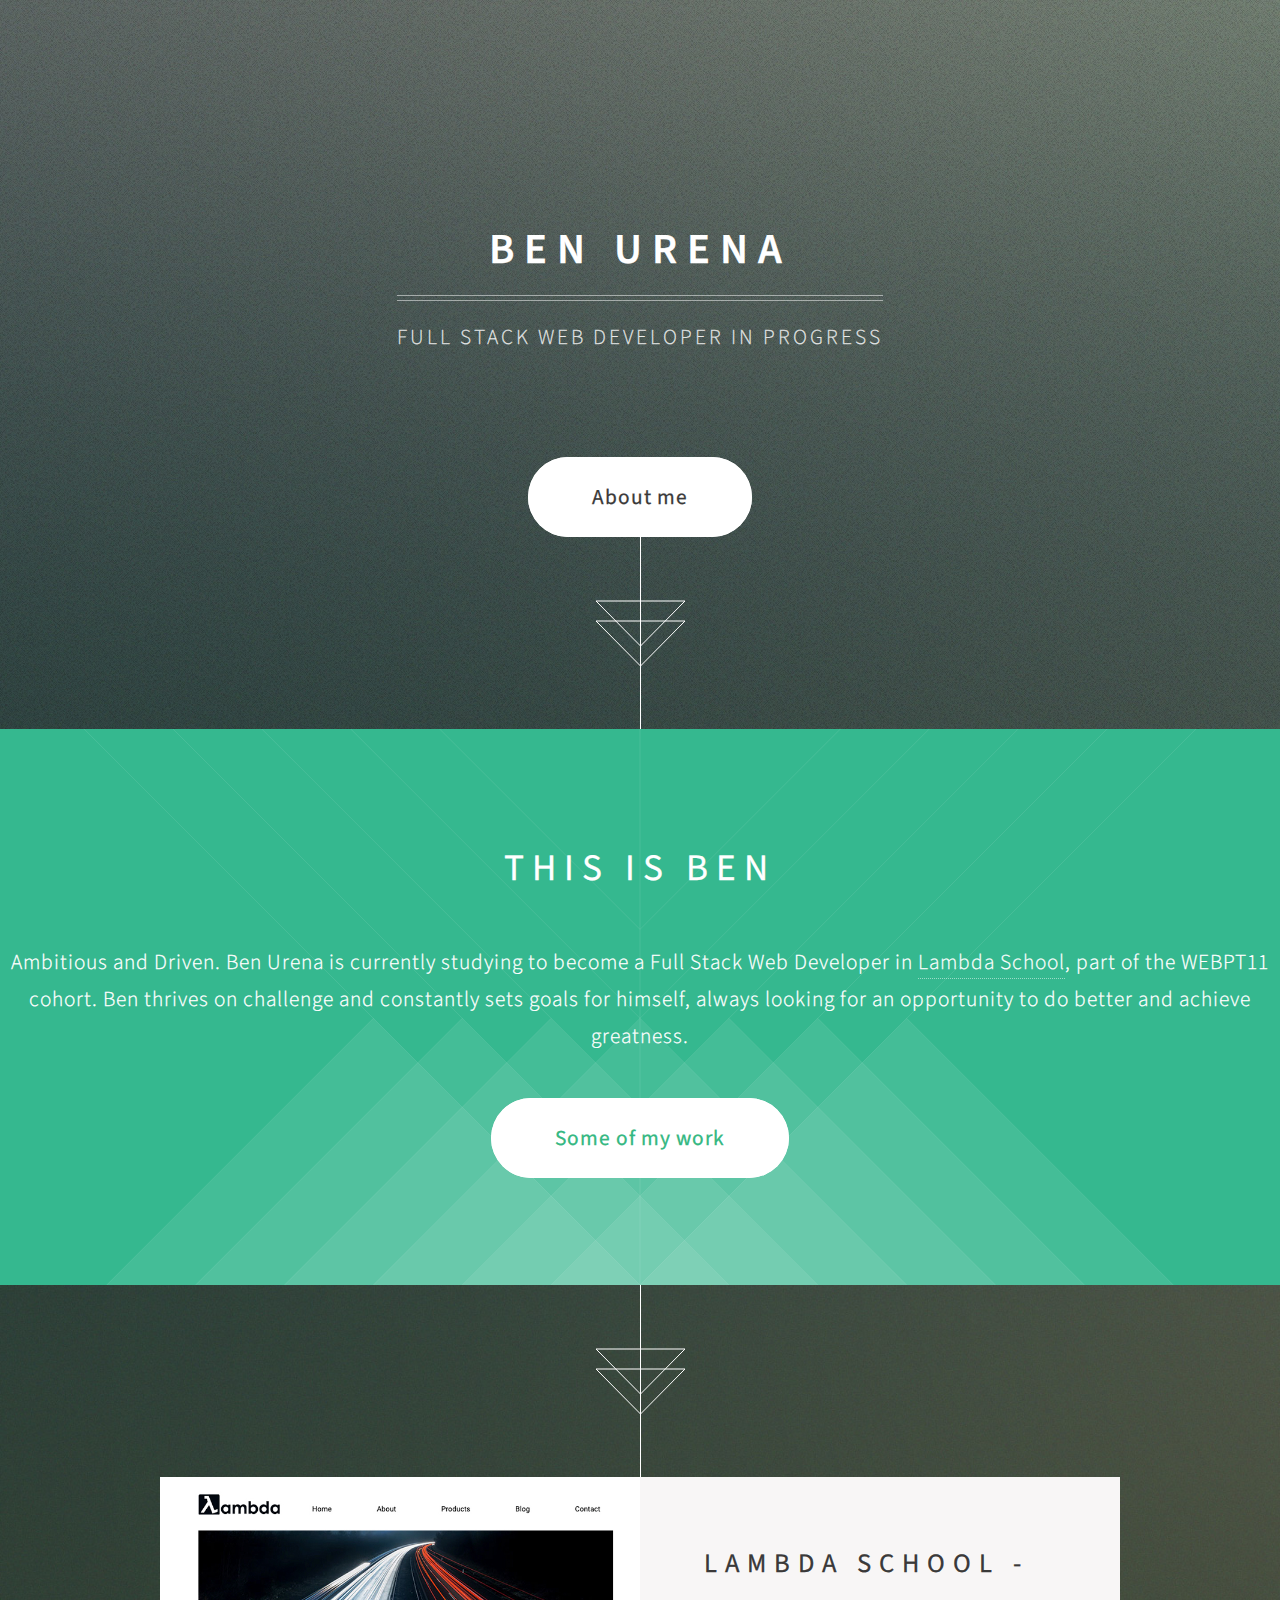
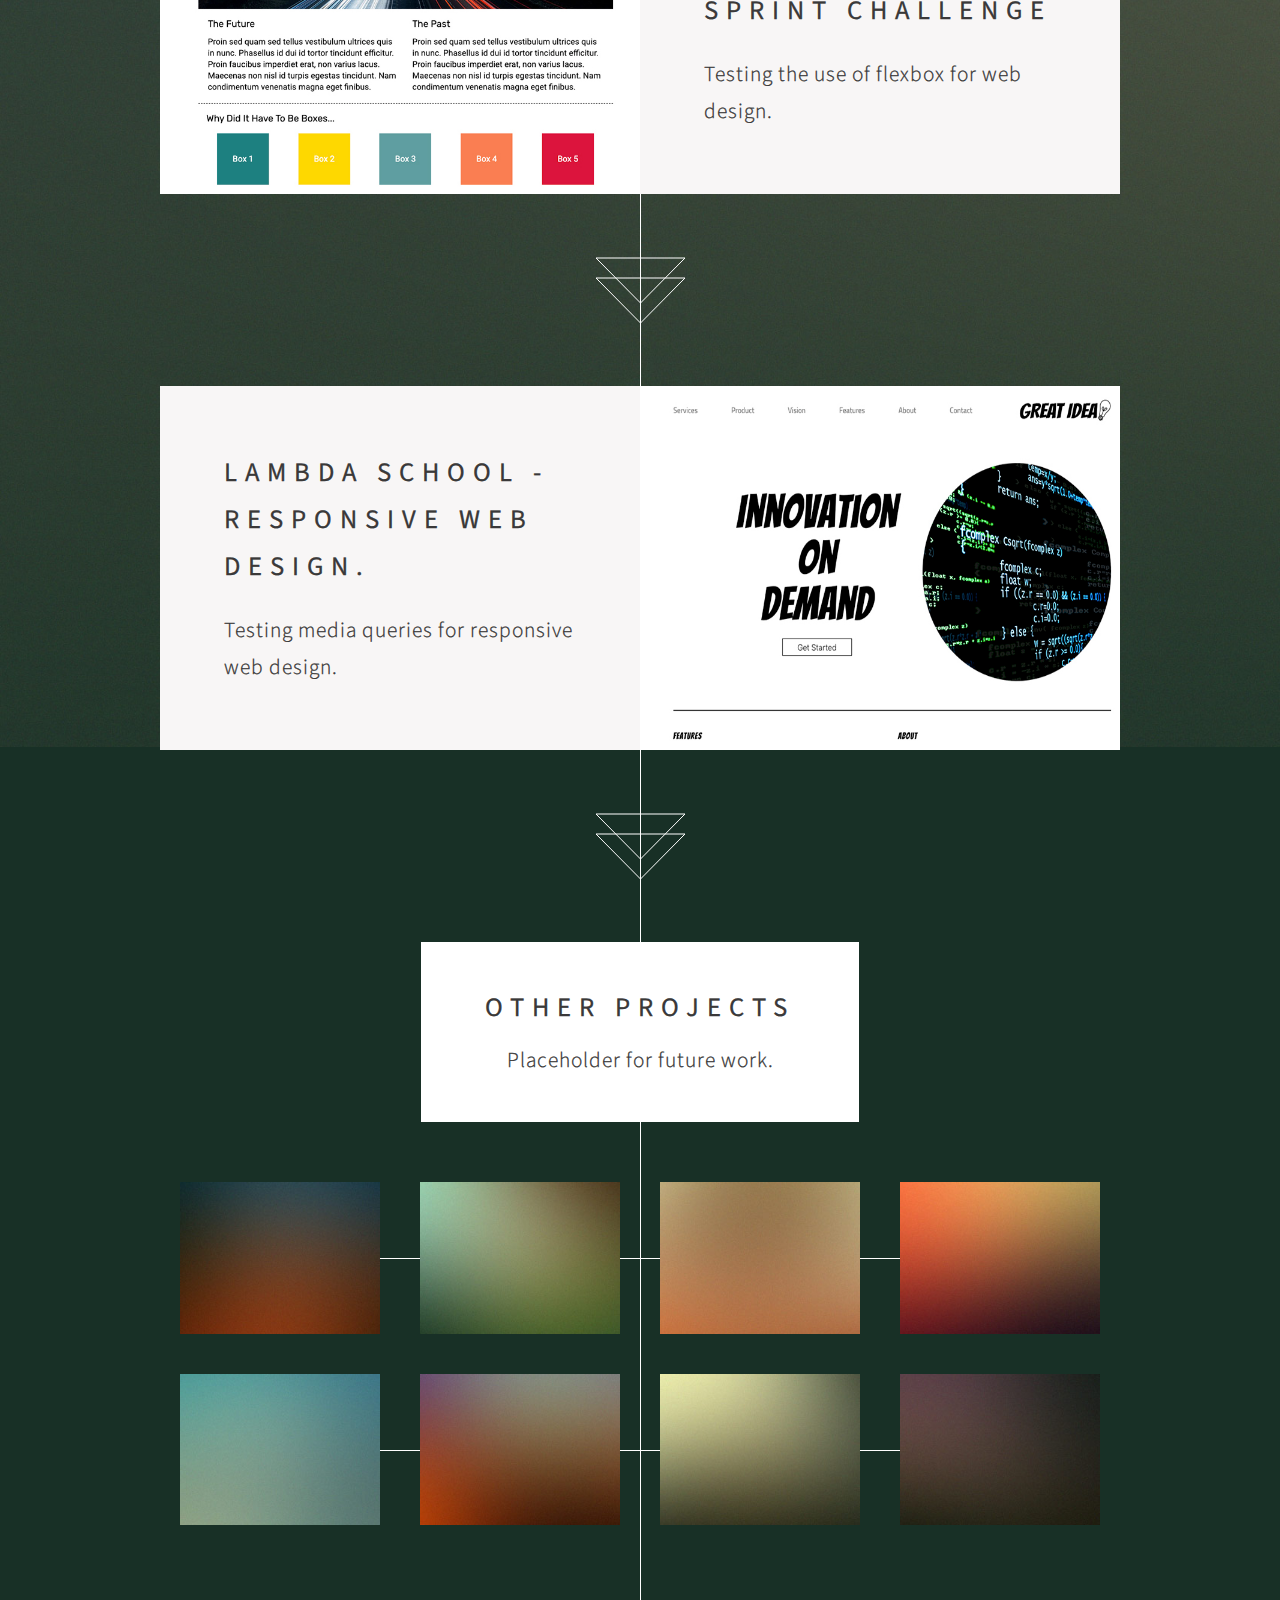
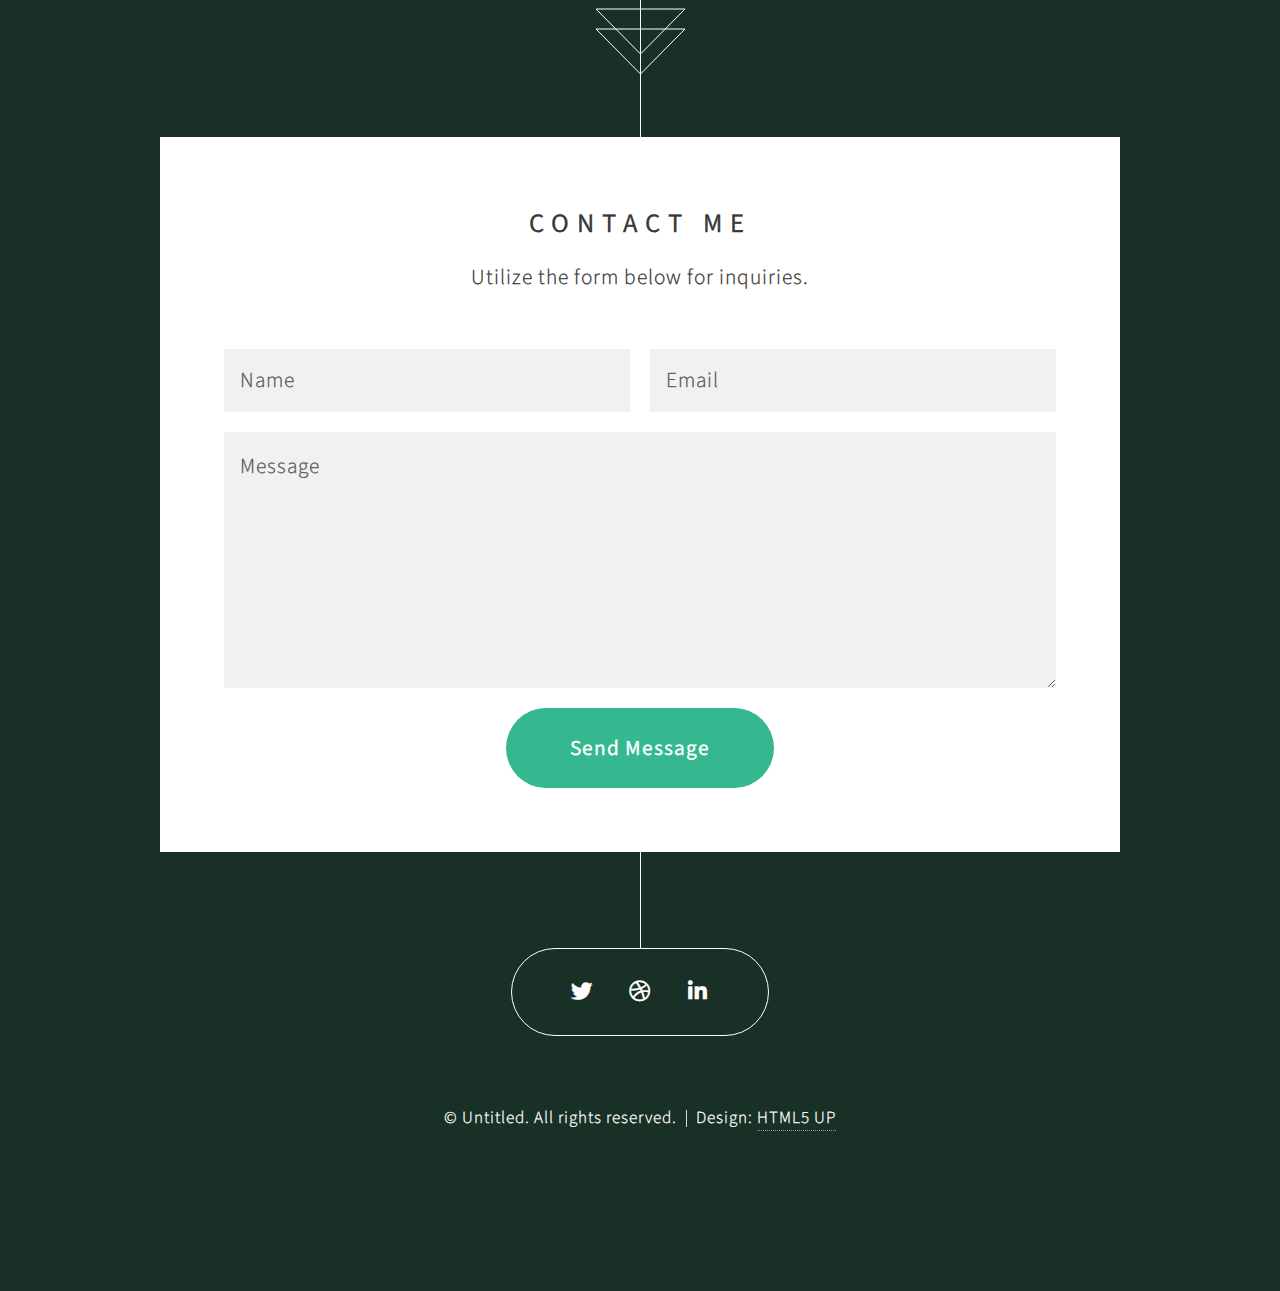
==== index.html @ c1d1f96b "changed mistake, put html where it belongs" ====
<!DOCTYPE HTML>
<!--
	Overflow by HTML5 UP
	html5up.net | @ajlkn
	Free for personal and commercial use under the CCA 3.0 license (html5up.net/license)
-->
<html>
	<head>
		<title>Ben Urena</title>
		<meta charset="utf-8" />
		<meta name="viewport" content="width=device-width, initial-scale=1, user-scalable=no" />
		<link rel="stylesheet" href="assets/css/main.css" />
		<noscript><link rel="stylesheet" href="assets/css/noscript.css" /></noscript>
	</head>
	<body class="is-preload">

		<!-- Header -->
			<section id="header">
				<header>
					<h1>Ben Urena</h1>
					<p>Full Stack Web Developer in progress</p>
				</header>
				<footer>
					<a href="#banner" class="button style2 scrolly-middle">About me</a>
				</footer>
			</section>

		<!-- Banner -->
			<section id="banner">
				<header>
					<h2>This is Ben</h2>
				</header>
				<p>Ambitious and Driven. Ben Urena is currently studying to become a Full Stack Web Developer in <a href="http://www.lambdaschool.com">Lambda School</a>, part of the WEBPT11 cohort. Ben thrives on challenge and constantly sets goals for himself, always looking for an opportunity to do better and achieve greatness.</p>
				<footer>
					<a href="#first" class="button style2 scrolly">Some of my work</a>
				</footer>
			</section>

		<!-- Feature 1 -->
			<article id="first" class="container box style1 right">
				<a href="https://github.com/UrenaDev/Sprint-Challenge--User-Interface/tree/ben-urena" class="image fit"><img src="images/sprint.jpg" alt="" /></a>
				<div class="inner">
					<header>
						<h2>Lambda School -<br />
						Sprint Challenge</h2>
					</header>
					<p>Testing the use of flexbox for web design.</p>
				</div>
			</article>

		<!-- Feature 2 -->
			<article class="container box style1 left">
				<a href="https://github.com/UrenaDev/responsive-web-design-I/tree/ben-urena" class="image fit"><img src="images/responsive.jpg" alt="" /></a>
				<div class="inner">
					<header>
						<h2>Lambda School -<br />
						Responsive Web Design.</h2>
					</header>
					<p>Testing media queries for responsive web design.</p>
				</div>
			</article>

		<!-- Portfolio -->
			<article class="container box style2">
				<header>
					<h2>Other Projects</h2>
					<p>Placeholder for future work.</p>
				</header>
				<div class="inner gallery">
					<div class="row gtr-0">
						<div class="col-3 col-12-mobile"><a href="images/fulls/01.jpg" class="image fit"><img src="images/thumbs/01.jpg" alt="" title="Ad infinitum" /></a></div>
						<div class="col-3 col-12-mobile"><a href="images/fulls/02.jpg" class="image fit"><img src="images/thumbs/02.jpg" alt="" title="Dressed in Clarity" /></a></div>
						<div class="col-3 col-12-mobile"><a href="images/fulls/03.jpg" class="image fit"><img src="images/thumbs/03.jpg" alt="" title="Raven" /></a></div>
						<div class="col-3 col-12-mobile"><a href="images/fulls/04.jpg" class="image fit"><img src="images/thumbs/04.jpg" alt="" title="I'll have a cup of Disneyland, please" /></a></div>
					</div>
					<div class="row gtr-0">
						<div class="col-3 col-12-mobile"><a href="images/fulls/05.jpg" class="image fit"><img src="images/thumbs/05.jpg" alt="" title="Cherish" /></a></div>
						<div class="col-3 col-12-mobile"><a href="images/fulls/06.jpg" class="image fit"><img src="images/thumbs/06.jpg" alt="" title="Different." /></a></div>
						<div class="col-3 col-12-mobile"><a href="images/fulls/07.jpg" class="image fit"><img src="images/thumbs/07.jpg" alt="" title="History was made here" /></a></div>
						<div class="col-3 col-12-mobile"><a href="images/fulls/08.jpg" class="image fit"><img src="images/thumbs/08.jpg" alt="" title="People come and go and walk away" /></a></div>
					</div>
				</div>
			</article>

		<!-- Contact -->
			<article class="container box style3">
				<header>
					<h2>Contact me</h2>
					<p>Utilize the form below for inquiries.</p>
				</header>
				<form method="post" action="#">
					<div class="row gtr-50">
						<div class="col-6 col-12-mobile"><input type="text" class="text" name="name" placeholder="Name" /></div>
						<div class="col-6 col-12-mobile"><input type="text" class="text" name="email" placeholder="Email" /></div>
						<div class="col-12">
							<textarea name="message" placeholder="Message"></textarea>
						</div>
						<div class="col-12">
							<ul class="actions">
								<li><input type="submit" value="Send Message" /></li>
							</ul>
						</div>
					</div>
				</form>
			</article>

		<!-- Generic -->
		<!--
			<article class="container box style3">
				<header>
					<h2>Generic Box</h2>
					<p>Just a generic box. Nothing to see here.</p>
				</header>
				<section>
					<header>
						<h3>Paragraph</h3>
						<p>This is a subtitle</p>
					</header>
					<p>Phasellus nisl nisl, varius id <sup>porttitor sed pellentesque</sup> ac orci. Pellentesque
					habitant <strong>strong</strong> tristique <b>bold</b> et netus <i>italic</i> malesuada <em>emphasized</em> ac turpis egestas. Morbi
					leo suscipit ut. Praesent <sub>id turpis vitae</sub> turpis pretium ultricies. Vestibulum sit
					amet risus elit.</p>
				</section>
				<section>
					<header>
						<h3>Blockquote</h3>
					</header>
					<blockquote>Fringilla nisl. Donec accumsan interdum nisi, quis tincidunt felis sagittis eget.
					tempus euismod. Vestibulum ante ipsum primis in faucibus.</blockquote>
				</section>
				<section>
					<header>
						<h3>Divider</h3>
					</header>
					<p>Donec consectetur <a href="#">vestibulum dolor et pulvinar</a>. Etiam vel felis enim, at viverra
					ligula. Ut porttitor sagittis lorem, quis eleifend nisi ornare vel. Praesent nec orci
					facilisis leo magna. Cras sit amet urna eros, id egestas urna. Quisque aliquam
					tempus euismod. Vestibulum ante ipsum primis in faucibus orci luctus et ultrices
					posuere cubilia.</p>
					<hr />
					<p>Donec consectetur vestibulum dolor et pulvinar. Etiam vel felis enim, at viverra
					ligula. Ut porttitor sagittis lorem, quis eleifend nisi ornare vel. Praesent nec orci
					facilisis leo magna. Cras sit amet urna eros, id egestas urna. Quisque aliquam
					tempus euismod. Vestibulum ante ipsum primis in faucibus orci luctus et ultrices
					posuere cubilia.</p>
				</section>
				<section>
					<header>
						<h3>Unordered List</h3>
					</header>
					<ul>
						<li>Donec consectetur vestibulum dolor et pulvinar. Etiam vel felis enim, at viverra ligula. Ut porttitor sagittis lorem, quis eleifend nisi ornare vel.</li>
						<li>Donec consectetur vestibulum dolor et pulvinar. Etiam vel felis enim, at viverra ligula. Ut porttitor sagittis lorem, quis eleifend nisi ornare vel.</li>
						<li>Donec consectetur vestibulum dolor et pulvinar. Etiam vel felis enim, at viverra ligula. Ut porttitor sagittis lorem, quis eleifend nisi ornare vel.</li>
						<li>Donec consectetur vestibulum dolor et pulvinar. Etiam vel felis enim, at viverra ligula. Ut porttitor sagittis lorem, quis eleifend nisi ornare vel.</li>
					</ul>
				</section>
				<section>
					<header>
						<h3>Ordered List</h3>
					</header>
					<ol>
						<li>Donec consectetur vestibulum dolor et pulvinar. Etiam vel felis enim, at viverra ligula. Ut porttitor sagittis lorem, quis eleifend nisi ornare vel.</li>
						<li>Donec consectetur vestibulum dolor et pulvinar. Etiam vel felis enim, at viverra ligula. Ut porttitor sagittis lorem, quis eleifend nisi ornare vel.</li>
						<li>Donec consectetur vestibulum dolor et pulvinar. Etiam vel felis enim, at viverra ligula. Ut porttitor sagittis lorem, quis eleifend nisi ornare vel.</li>
						<li>Donec consectetur vestibulum dolor et pulvinar. Etiam vel felis enim, at viverra ligula. Ut porttitor sagittis lorem, quis eleifend nisi ornare vel.</li>
					</ol>
				</section>
				<section>
					<header>
						<h3>Table</h3>
					</header>
					<div class="table-wrapper">
						<table>
							<thead>
								<tr>
									<th>ID</th>
									<th>Name</th>
									<th>Description</th>
									<th>Price</th>
								</tr>
							</thead>
							<tbody>
								<tr>
									<td>45815</td>
									<td>Something</td>
									<td>Ut porttitor sagittis lorem quis nisi ornare.</td>
									<td>29.99</td>
								</tr>
								<tr>
									<td>24524</td>
									<td>Nothing</td>
									<td>Ut porttitor sagittis lorem quis nisi ornare.</td>
									<td>19.99</td>
								</tr>
								<tr>
									<td>45815</td>
									<td>Something</td>
									<td>Ut porttitor sagittis lorem quis nisi ornare.</td>
									<td>29.99</td>
								</tr>
								<tr>
									<td>24524</td>
									<td>Nothing</td>
									<td>Ut porttitor sagittis lorem quis nisi ornare.</td>
									<td>19.99</td>
								</tr>
							</tbody>
							<tfoot>
								<tr>
									<td colspan="3"></td>
									<td>100.00</td>
								</tr>
							</tfoot>
						</table>
					</div>
				</section>
				<section>
					<header>
						<h3>Form</h3>
					</header>
					<form method="post" action="#">
						<div class="row">
							<div class="col-6 col-12-mobile">
								<input class="text" type="text" name="name" id="name" value="" placeholder="John Doe" />
							</div>
							<div class="col-6 col-12-mobile">
								<input class="text" type="text" name="email" id="email" value="" placeholder="johndoe@domain.tld" />
							</div>
							<div class="col-12">
								<select name="department" id="department">
									<option value="">Choose a department</option>
									<option value="1">Manufacturing</option>
									<option value="2">Administration</option>
									<option value="3">Support</option>
								</select>
							</div>
							<div class="col-12">
								<input class="text" type="text" name="subject" id="subject" value="" placeholder="Enter your subject" />
							</div>
							<div class="col-12">
								<textarea name="message" id="message" placeholder="Enter your message"></textarea>
							</div>
							<div class="col-12">
								<ul class="actions">
									<li><input type="submit" value="Submit" /></li>
									<li><input type="reset" class="style3" value="Clear Form" /></li>
								</ul>
							</div>
						</div>
					</form>
				</section>
			</article>
		-->

		<section id="footer">
			<ul class="icons">
				<li><a href="https://twitter.com/UrenaDev" class="icon brands fa-twitter"><span class="label">Twitter</span></a></li>
				<li><a href="https://dribbble.com/UrenaDev" class="icon brands fa-dribbble"><span class="label">Dribbble</span></a></li>
				<li><a href="https://www.linkedin.com/in/benurena/" class="icon brands fa-linkedin-in"><span class="label">LinkedIn</span></a></li>
			</ul>
			<div class="copyright">
				<ul class="menu">
					<li>&copy; Untitled. All rights reserved.</li><li>Design: <a href="http://html5up.net">HTML5 UP</a></li>
				</ul>
			</div>
		</section>

		<!-- Scripts -->
			<script src="assets/js/jquery.min.js"></script>
			<script src="assets/js/jquery.scrolly.min.js"></script>
			<script src="assets/js/jquery.poptrox.min.js"></script>
			<script src="assets/js/browser.min.js"></script>
			<script src="assets/js/breakpoints.min.js"></script>
			<script src="assets/js/util.js"></script>
			<script src="assets/js/main.js"></script>

	</body>
</html>
---- assets/css/main.css ----
@import url("https://fonts.googleapis.com/css?family=Source+Sans+Pro:300,300italic,400,600");
@import url("fontawesome-all.min.css");

/*
	Overflow by HTML5 UP
	html5up.net | @ajlkn
	Free for personal and commercial use under the CCA 3.0 license (html5up.net/license)
*/

html, body, div, span, applet, object,
iframe, h1, h2, h3, h4, h5, h6, p, blockquote,
pre, a, abbr, acronym, address, big, cite,
code, del, dfn, em, img, ins, kbd, q, s, samp,
small, strike, strong, sub, sup, tt, var, b,
u, i, center, dl, dt, dd, ol, ul, li, fieldset,
form, label, legend, table, caption, tbody,
tfoot, thead, tr, th, td, article, aside,
canvas, details, embed, figure, figcaption,
footer, header, hgroup, menu, nav, output, ruby,
section, summary, time, mark, audio, video {
	margin: 0;
	padding: 0;
	border: 0;
	font-size: 100%;
	font: inherit;
	vertical-align: baseline;}

article, aside, details, figcaption, figure,
footer, header, hgroup, menu, nav, section {
	display: block;}

body {
	line-height: 1;
}

ol, ul {
	list-style: none;
}

blockquote, q {
	quotes: none;
}

	blockquote:before, blockquote:after, q:before, q:after {
		content: '';
		content: none;
	}

table {
	border-collapse: collapse;
	border-spacing: 0;
}

body {
	-webkit-text-size-adjust: none;
}

mark {
	background-color: transparent;
	color: inherit;
}

input::-moz-focus-inner {
	border: 0;
	padding: 0;
}

input, select, textarea {
	-moz-appearance: none;
	-webkit-appearance: none;
	-ms-appearance: none;
	appearance: none;
}

/* Basic */

	html {
		box-sizing: border-box;
	}

	*, *:before, *:after {
		box-sizing: inherit;
	}

	body {
		background-color: #183026;
		background-image: url("images/overlay.png"), url("../../images/bg.jpg");
		background-repeat: repeat, no-repeat;
		background-size: auto, cover;
		background-position: top left, center 0;
		background-attachment: fixed, fixed;
		font-family: 'Source Sans Pro', sans-serif;
		font-size: 18pt;
		line-height: 1.75em;
		font-weight: 300;
		letter-spacing: 1px;
		color: #3a3939;
		text-shadow: 0 0 0.5px rgba(58, 57, 57, 0.25);
		-webkit-text-stroke: 0.25px;
	}

		body.is-scroll {
			background-attachment: scroll, scroll;
			background-size: auto, 100% auto;
		}

		body.is-preload *, body.is-preload *:before, body.is-preload *:after {
			-moz-animation: none !important;
			-webkit-animation: none !important;
			-ms-animation: none !important;
			animation: none !important;
			-moz-transition: none !important;
			-webkit-transition: none !important;
			-ms-transition: none !important;
			transition: none !important;
		}

	input, textarea, select {
		font-family: 'Source Sans Pro', sans-serif;
		font-size: 18pt;
		line-height: 1.75em;
		font-weight: 300;
		letter-spacing: 1px;
		color: #3a3939;
		text-shadow: 0 0 0.5px rgba(58, 57, 57, 0.25);
		-webkit-text-stroke: 0.25px;
	}

	h1, h2, h3, h4, h5, h6 {
		font-weight: 400;
		text-transform: uppercase;
		line-height: 1.75em;
	}

	h1 a, h2 a, h3 a, h4 a, h5 a, h6 a {
		color: inherit;
		text-decoration: none;
	}

	h2 {
		font-size: 1.25em;
		letter-spacing: 8px;
	}

	h3 {
		font-size: 1em;
		letter-spacing: 5px;
	}

	strong, b {
		font-weight: 400;
	}

	em, i {
		font-style: italic;
	}

	a {
		-moz-transition: border-color 0.35s ease-in-out, color 0.35s ease-in-out;
		-webkit-transition: border-color 0.35s ease-in-out, color 0.35s ease-in-out;
		-ms-transition: border-color 0.35s ease-in-out, color 0.35s ease-in-out;
		transition: border-color 0.35s ease-in-out, color 0.35s ease-in-out;
		color: #35b88f;
		text-shadow: 0 0 0.5px rgba(53, 184, 143, 0.25);
		text-decoration: none;
		border-bottom: dotted 1px rgba(53, 184, 143, 0.5);
	}

		a:hover {
			border-bottom-color: rgba(53, 184, 143, 0);
		}

	sub {
		position: relative;
		top: 0.5em;
		font-size: 0.8em;
	}

	sup {
		position: relative;
		top: -0.5em;
		font-size: 0.8em;
	}

	hr {
		border: 0;
		border-top: solid 1px #dad9d9;
		margin: 2em 0 2em 0;
	}

	blockquote {
		border-left: solid 0.5em #eae9e9;
		padding: 1em 0 1em 2em;
		font-style: italic;
	}

	p, ul, ol, dl, table {
		margin-bottom: 1em;
	}

	header {
		margin-bottom: 1em;
	}

		header p {
			display: block;
			margin: 0.5em 0 0 0;
			padding: 0 0 1.5em 0;
		}

	footer {
		margin-top: 1em;
	}

	br.clear {
		clear: both;
	}

/* Container */

	.container {
		margin: 0 auto;
		max-width: 100%;
		width: 1140px;
	}

		@media screen and (max-width: 1680px) {

			.container {
				width: 960px;
			}

		}

		@media screen and (max-width: 1080px) {

			.container {
				width: 95%;
			}

		}

/* Row */

	.row {
		display: flex;
		flex-wrap: wrap;
		box-sizing: border-box;
		align-items: stretch;
	}

		.row > * {
			box-sizing: border-box;
		}

		.row.gtr-uniform > * > :last-child {
			margin-bottom: 0;
		}

		.row.aln-left {
			justify-content: flex-start;
		}

		.row.aln-center {
			justify-content: center;
		}

		.row.aln-right {
			justify-content: flex-end;
		}

		.row.aln-top {
			align-items: flex-start;
		}

		.row.aln-middle {
			align-items: center;
		}

		.row.aln-bottom {
			align-items: flex-end;
		}

		.row > .imp {
			order: -1;
		}

		.row > .col-1 {
			width: 8.33333%;
		}

		.row > .off-1 {
			margin-left: 8.33333%;
		}

		.row > .col-2 {
			width: 16.66667%;
		}

		.row > .off-2 {
			margin-left: 16.66667%;
		}

		.row > .col-3 {
			width: 25%;
		}

		.row > .off-3 {
			margin-left: 25%;
		}

		.row > .col-4 {
			width: 33.33333%;
		}

		.row > .off-4 {
			margin-left: 33.33333%;
		}

		.row > .col-5 {
			width: 41.66667%;
		}

		.row > .off-5 {
			margin-left: 41.66667%;
		}

		.row > .col-6 {
			width: 50%;
		}

		.row > .off-6 {
			margin-left: 50%;
		}

		.row > .col-7 {
			width: 58.33333%;
		}

		.row > .off-7 {
			margin-left: 58.33333%;
		}

		.row > .col-8 {
			width: 66.66667%;
		}

		.row > .off-8 {
			margin-left: 66.66667%;
		}

		.row > .col-9 {
			width: 75%;
		}

		.row > .off-9 {
			margin-left: 75%;
		}

		.row > .col-10 {
			width: 83.33333%;
		}

		.row > .off-10 {
			margin-left: 83.33333%;
		}

		.row > .col-11 {
			width: 91.66667%;
		}

		.row > .off-11 {
			margin-left: 91.66667%;
		}

		.row > .col-12 {
			width: 100%;
		}

		.row > .off-12 {
			margin-left: 100%;
		}

		.row.gtr-0 {
			margin-top: 0px;
			margin-left: 0px;
		}

			.row.gtr-0 > * {
				padding: 0px 0 0 0px;
			}

			.row.gtr-0.gtr-uniform {
				margin-top: 0px;
			}

				.row.gtr-0.gtr-uniform > * {
					padding-top: 0px;
				}

		.row.gtr-25 {
			margin-top: -10px;
			margin-left: -10px;
		}

			.row.gtr-25 > * {
				padding: 10px 0 0 10px;
			}

			.row.gtr-25.gtr-uniform {
				margin-top: -10px;
			}

				.row.gtr-25.gtr-uniform > * {
					padding-top: 10px;
				}

		.row.gtr-50 {
			margin-top: -20px;
			margin-left: -20px;
		}

			.row.gtr-50 > * {
				padding: 20px 0 0 20px;
			}

			.row.gtr-50.gtr-uniform {
				margin-top: -20px;
			}

				.row.gtr-50.gtr-uniform > * {
					padding-top: 20px;
				}

		.row {
			margin-top: -40px;
			margin-left: -40px;
		}

			.row > * {
				padding: 40px 0 0 40px;
			}

			.row.gtr-uniform {
				margin-top: -40px;
			}

				.row.gtr-uniform > * {
					padding-top: 40px;
				}

		.row.gtr-150 {
			margin-top: -60px;
			margin-left: -60px;
		}

			.row.gtr-150 > * {
				padding: 60px 0 0 60px;
			}

			.row.gtr-150.gtr-uniform {
				margin-top: -60px;
			}

				.row.gtr-150.gtr-uniform > * {
					padding-top: 60px;
				}

		.row.gtr-200 {
			margin-top: -80px;
			margin-left: -80px;
		}

			.row.gtr-200 > * {
				padding: 80px 0 0 80px;
			}

			.row.gtr-200.gtr-uniform {
				margin-top: -80px;
			}

				.row.gtr-200.gtr-uniform > * {
					padding-top: 80px;
				}

		@media screen and (max-width: 1680px) {

			.row {
				display: flex;
				flex-wrap: wrap;
				box-sizing: border-box;
				align-items: stretch;
			}

				.row > * {
					box-sizing: border-box;
				}

				.row.gtr-uniform > * > :last-child {
					margin-bottom: 0;
				}

				.row.aln-left {
					justify-content: flex-start;
				}

				.row.aln-center {
					justify-content: center;
				}

				.row.aln-right {
					justify-content: flex-end;
				}

				.row.aln-top {
					align-items: flex-start;
				}

				.row.aln-middle {
					align-items: center;
				}

				.row.aln-bottom {
					align-items: flex-end;
				}

				.row > .imp-wide {
					order: -1;
				}

				.row > .col-1-wide {
					width: 8.33333%;
				}

				.row > .off-1-wide {
					margin-left: 8.33333%;
				}

				.row > .col-2-wide {
					width: 16.66667%;
				}

				.row > .off-2-wide {
					margin-left: 16.66667%;
				}

				.row > .col-3-wide {
					width: 25%;
				}

				.row > .off-3-wide {
					margin-left: 25%;
				}

				.row > .col-4-wide {
					width: 33.33333%;
				}

				.row > .off-4-wide {
					margin-left: 33.33333%;
				}

				.row > .col-5-wide {
					width: 41.66667%;
				}

				.row > .off-5-wide {
					margin-left: 41.66667%;
				}

				.row > .col-6-wide {
					width: 50%;
				}

				.row > .off-6-wide {
					margin-left: 50%;
				}

				.row > .col-7-wide {
					width: 58.33333%;
				}

				.row > .off-7-wide {
					margin-left: 58.33333%;
				}

				.row > .col-8-wide {
					width: 66.66667%;
				}

				.row > .off-8-wide {
					margin-left: 66.66667%;
				}

				.row > .col-9-wide {
					width: 75%;
				}

				.row > .off-9-wide {
					margin-left: 75%;
				}

				.row > .col-10-wide {
					width: 83.33333%;
				}

				.row > .off-10-wide {
					margin-left: 83.33333%;
				}

				.row > .col-11-wide {
					width: 91.66667%;
				}

				.row > .off-11-wide {
					margin-left: 91.66667%;
				}

				.row > .col-12-wide {
					width: 100%;
				}

				.row > .off-12-wide {
					margin-left: 100%;
				}

				.row.gtr-0 {
					margin-top: 0px;
					margin-left: 0px;
				}

					.row.gtr-0 > * {
						padding: 0px 0 0 0px;
					}

					.row.gtr-0.gtr-uniform {
						margin-top: 0px;
					}

						.row.gtr-0.gtr-uniform > * {
							padding-top: 0px;
						}

				.row.gtr-25 {
					margin-top: -10px;
					margin-left: -10px;
				}

					.row.gtr-25 > * {
						padding: 10px 0 0 10px;
					}

					.row.gtr-25.gtr-uniform {
						margin-top: -10px;
					}

						.row.gtr-25.gtr-uniform > * {
							padding-top: 10px;
						}

				.row.gtr-50 {
					margin-top: -20px;
					margin-left: -20px;
				}

					.row.gtr-50 > * {
						padding: 20px 0 0 20px;
					}

					.row.gtr-50.gtr-uniform {
						margin-top: -20px;
					}

						.row.gtr-50.gtr-uniform > * {
							padding-top: 20px;
						}

				.row {
					margin-top: -40px;
					margin-left: -40px;
				}

					.row > * {
						padding: 40px 0 0 40px;
					}

					.row.gtr-uniform {
						margin-top: -40px;
					}

						.row.gtr-uniform > * {
							padding-top: 40px;
						}

				.row.gtr-150 {
					margin-top: -60px;
					margin-left: -60px;
				}

					.row.gtr-150 > * {
						padding: 60px 0 0 60px;
					}

					.row.gtr-150.gtr-uniform {
						margin-top: -60px;
					}

						.row.gtr-150.gtr-uniform > * {
							padding-top: 60px;
						}

				.row.gtr-200 {
					margin-top: -80px;
					margin-left: -80px;
				}

					.row.gtr-200 > * {
						padding: 80px 0 0 80px;
					}

					.row.gtr-200.gtr-uniform {
						margin-top: -80px;
					}

						.row.gtr-200.gtr-uniform > * {
							padding-top: 80px;
						}

		}

		@media screen and (max-width: 1080px) {

			.row {
				display: flex;
				flex-wrap: wrap;
				box-sizing: border-box;
				align-items: stretch;
			}

				.row > * {
					box-sizing: border-box;
				}

				.row.gtr-uniform > * > :last-child {
					margin-bottom: 0;
				}

				.row.aln-left {
					justify-content: flex-start;
				}

				.row.aln-center {
					justify-content: center;
				}

				.row.aln-right {
					justify-content: flex-end;
				}

				.row.aln-top {
					align-items: flex-start;
				}

				.row.aln-middle {
					align-items: center;
				}

				.row.aln-bottom {
					align-items: flex-end;
				}

				.row > .imp-normal {
					order: -1;
				}

				.row > .col-1-normal {
					width: 8.33333%;
				}

				.row > .off-1-normal {
					margin-left: 8.33333%;
				}

				.row > .col-2-normal {
					width: 16.66667%;
				}

				.row > .off-2-normal {
					margin-left: 16.66667%;
				}

				.row > .col-3-normal {
					width: 25%;
				}

				.row > .off-3-normal {
					margin-left: 25%;
				}

				.row > .col-4-normal {
					width: 33.33333%;
				}

				.row > .off-4-normal {
					margin-left: 33.33333%;
				}

				.row > .col-5-normal {
					width: 41.66667%;
				}

				.row > .off-5-normal {
					margin-left: 41.66667%;
				}

				.row > .col-6-normal {
					width: 50%;
				}

				.row > .off-6-normal {
					margin-left: 50%;
				}

				.row > .col-7-normal {
					width: 58.33333%;
				}

				.row > .off-7-normal {
					margin-left: 58.33333%;
				}

				.row > .col-8-normal {
					width: 66.66667%;
				}

				.row > .off-8-normal {
					margin-left: 66.66667%;
				}

				.row > .col-9-normal {
					width: 75%;
				}

				.row > .off-9-normal {
					margin-left: 75%;
				}

				.row > .col-10-normal {
					width: 83.33333%;
				}

				.row > .off-10-normal {
					margin-left: 83.33333%;
				}

				.row > .col-11-normal {
					width: 91.66667%;
				}

				.row > .off-11-normal {
					margin-left: 91.66667%;
				}

				.row > .col-12-normal {
					width: 100%;
				}

				.row > .off-12-normal {
					margin-left: 100%;
				}

				.row.gtr-0 {
					margin-top: 0px;
					margin-left: 0px;
				}

					.row.gtr-0 > * {
						padding: 0px 0 0 0px;
					}

					.row.gtr-0.gtr-uniform {
						margin-top: 0px;
					}

						.row.gtr-0.gtr-uniform > * {
							padding-top: 0px;
						}

				.row.gtr-25 {
					margin-top: -10px;
					margin-left: -10px;
				}

					.row.gtr-25 > * {
						padding: 10px 0 0 10px;
					}

					.row.gtr-25.gtr-uniform {
						margin-top: -10px;
					}

						.row.gtr-25.gtr-uniform > * {
							padding-top: 10px;
						}

				.row.gtr-50 {
					margin-top: -20px;
					margin-left: -20px;
				}

					.row.gtr-50 > * {
						padding: 20px 0 0 20px;
					}

					.row.gtr-50.gtr-uniform {
						margin-top: -20px;
					}

						.row.gtr-50.gtr-uniform > * {
							padding-top: 20px;
						}

				.row {
					margin-top: -40px;
					margin-left: -40px;
				}

					.row > * {
						padding: 40px 0 0 40px;
					}

					.row.gtr-uniform {
						margin-top: -40px;
					}

						.row.gtr-uniform > * {
							padding-top: 40px;
						}

				.row.gtr-150 {
					margin-top: -60px;
					margin-left: -60px;
				}

					.row.gtr-150 > * {
						padding: 60px 0 0 60px;
					}

					.row.gtr-150.gtr-uniform {
						margin-top: -60px;
					}

						.row.gtr-150.gtr-uniform > * {
							padding-top: 60px;
						}

				.row.gtr-200 {
					margin-top: -80px;
					margin-left: -80px;
				}

					.row.gtr-200 > * {
						padding: 80px 0 0 80px;
					}

					.row.gtr-200.gtr-uniform {
						margin-top: -80px;
					}

						.row.gtr-200.gtr-uniform > * {
							padding-top: 80px;
						}

		}

		@media screen and (max-width: 840px) {

			.row {
				display: flex;
				flex-wrap: wrap;
				box-sizing: border-box;
				align-items: stretch;
			}

				.row > * {
					box-sizing: border-box;
				}

				.row.gtr-uniform > * > :last-child {
					margin-bottom: 0;
				}

				.row.aln-left {
					justify-content: flex-start;
				}

				.row.aln-center {
					justify-content: center;
				}

				.row.aln-right {
					justify-content: flex-end;
				}

				.row.aln-top {
					align-items: flex-start;
				}

				.row.aln-middle {
					align-items: center;
				}

				.row.aln-bottom {
					align-items: flex-end;
				}

				.row > .imp-narrow {
					order: -1;
				}

				.row > .col-1-narrow {
					width: 8.33333%;
				}

				.row > .off-1-narrow {
					margin-left: 8.33333%;
				}

				.row > .col-2-narrow {
					width: 16.66667%;
				}

				.row > .off-2-narrow {
					margin-left: 16.66667%;
				}

				.row > .col-3-narrow {
					width: 25%;
				}

				.row > .off-3-narrow {
					margin-left: 25%;
				}

				.row > .col-4-narrow {
					width: 33.33333%;
				}

				.row > .off-4-narrow {
					margin-left: 33.33333%;
				}

				.row > .col-5-narrow {
					width: 41.66667%;
				}

				.row > .off-5-narrow {
					margin-left: 41.66667%;
				}

				.row > .col-6-narrow {
					width: 50%;
				}

				.row > .off-6-narrow {
					margin-left: 50%;
				}

				.row > .col-7-narrow {
					width: 58.33333%;
				}

				.row > .off-7-narrow {
					margin-left: 58.33333%;
				}

				.row > .col-8-narrow {
					width: 66.66667%;
				}

				.row > .off-8-narrow {
					margin-left: 66.66667%;
				}

				.row > .col-9-narrow {
					width: 75%;
				}

				.row > .off-9-narrow {
					margin-left: 75%;
				}

				.row > .col-10-narrow {
					width: 83.33333%;
				}

				.row > .off-10-narrow {
					margin-left: 83.33333%;
				}

				.row > .col-11-narrow {
					width: 91.66667%;
				}

				.row > .off-11-narrow {
					margin-left: 91.66667%;
				}

				.row > .col-12-narrow {
					width: 100%;
				}

				.row > .off-12-narrow {
					margin-left: 100%;
				}

				.row.gtr-0 {
					margin-top: 0px;
					margin-left: 0px;
				}

					.row.gtr-0 > * {
						padding: 0px 0 0 0px;
					}

					.row.gtr-0.gtr-uniform {
						margin-top: 0px;
					}

						.row.gtr-0.gtr-uniform > * {
							padding-top: 0px;
						}

				.row.gtr-25 {
					margin-top: -7.5px;
					margin-left: -7.5px;
				}

					.row.gtr-25 > * {
						padding: 7.5px 0 0 7.5px;
					}

					.row.gtr-25.gtr-uniform {
						margin-top: -7.5px;
					}

						.row.gtr-25.gtr-uniform > * {
							padding-top: 7.5px;
						}

				.row.gtr-50 {
					margin-top: -15px;
					margin-left: -15px;
				}

					.row.gtr-50 > * {
						padding: 15px 0 0 15px;
					}

					.row.gtr-50.gtr-uniform {
						margin-top: -15px;
					}

						.row.gtr-50.gtr-uniform > * {
							padding-top: 15px;
						}

				.row {
					margin-top: -30px;
					margin-left: -30px;
				}

					.row > * {
						padding: 30px 0 0 30px;
					}

					.row.gtr-uniform {
						margin-top: -30px;
					}

						.row.gtr-uniform > * {
							padding-top: 30px;
						}

				.row.gtr-150 {
					margin-top: -45px;
					margin-left: -45px;
				}

					.row.gtr-150 > * {
						padding: 45px 0 0 45px;
					}

					.row.gtr-150.gtr-uniform {
						margin-top: -45px;
					}

						.row.gtr-150.gtr-uniform > * {
							padding-top: 45px;
						}

				.row.gtr-200 {
					margin-top: -60px;
					margin-left: -60px;
				}

					.row.gtr-200 > * {
						padding: 60px 0 0 60px;
					}

					.row.gtr-200.gtr-uniform {
						margin-top: -60px;
					}

						.row.gtr-200.gtr-uniform > * {
							padding-top: 60px;
						}

		}

		@media screen and (max-width: 736px) {

			.row {
				display: flex;
				flex-wrap: wrap;
				box-sizing: border-box;
				align-items: stretch;
			}

				.row > * {
					box-sizing: border-box;
				}

				.row.gtr-uniform > * > :last-child {
					margin-bottom: 0;
				}

				.row.aln-left {
					justify-content: flex-start;
				}

				.row.aln-center {
					justify-content: center;
				}

				.row.aln-right {
					justify-content: flex-end;
				}

				.row.aln-top {
					align-items: flex-start;
				}

				.row.aln-middle {
					align-items: center;
				}

				.row.aln-bottom {
					align-items: flex-end;
				}

				.row > .imp-mobile {
					order: -1;
				}

				.row > .col-1-mobile {
					width: 8.33333%;
				}

				.row > .off-1-mobile {
					margin-left: 8.33333%;
				}

				.row > .col-2-mobile {
					width: 16.66667%;
				}

				.row > .off-2-mobile {
					margin-left: 16.66667%;
				}

				.row > .col-3-mobile {
					width: 25%;
				}

				.row > .off-3-mobile {
					margin-left: 25%;
				}

				.row > .col-4-mobile {
					width: 33.33333%;
				}

				.row > .off-4-mobile {
					margin-left: 33.33333%;
				}

				.row > .col-5-mobile {
					width: 41.66667%;
				}

				.row > .off-5-mobile {
					margin-left: 41.66667%;
				}

				.row > .col-6-mobile {
					width: 50%;
				}

				.row > .off-6-mobile {
					margin-left: 50%;
				}

				.row > .col-7-mobile {
					width: 58.33333%;
				}

				.row > .off-7-mobile {
					margin-left: 58.33333%;
				}

				.row > .col-8-mobile {
					width: 66.66667%;
				}

				.row > .off-8-mobile {
					margin-left: 66.66667%;
				}

				.row > .col-9-mobile {
					width: 75%;
				}

				.row > .off-9-mobile {
					margin-left: 75%;
				}

				.row > .col-10-mobile {
					width: 83.33333%;
				}

				.row > .off-10-mobile {
					margin-left: 83.33333%;
				}

				.row > .col-11-mobile {
					width: 91.66667%;
				}

				.row > .off-11-mobile {
					margin-left: 91.66667%;
				}

				.row > .col-12-mobile {
					width: 100%;
				}

				.row > .off-12-mobile {
					margin-left: 100%;
				}

				.row.gtr-0 {
					margin-top: 0px;
					margin-left: 0px;
				}

					.row.gtr-0 > * {
						padding: 0px 0 0 0px;
					}

					.row.gtr-0.gtr-uniform {
						margin-top: 0px;
					}

						.row.gtr-0.gtr-uniform > * {
							padding-top: 0px;
						}

				.row.gtr-25 {
					margin-top: -5px;
					margin-left: -5px;
				}

					.row.gtr-25 > * {
						padding: 5px 0 0 5px;
					}

					.row.gtr-25.gtr-uniform {
						margin-top: -5px;
					}

						.row.gtr-25.gtr-uniform > * {
							padding-top: 5px;
						}

				.row.gtr-50 {
					margin-top: -10px;
					margin-left: -10px;
				}

					.row.gtr-50 > * {
						padding: 10px 0 0 10px;
					}

					.row.gtr-50.gtr-uniform {
						margin-top: -10px;
					}

						.row.gtr-50.gtr-uniform > * {
							padding-top: 10px;
						}

				.row {
					margin-top: -20px;
					margin-left: -20px;
				}

					.row > * {
						padding: 20px 0 0 20px;
					}

					.row.gtr-uniform {
						margin-top: -20px;
					}

						.row.gtr-uniform > * {
							padding-top: 20px;
						}

				.row.gtr-150 {
					margin-top: -30px;
					margin-left: -30px;
				}

					.row.gtr-150 > * {
						padding: 30px 0 0 30px;
					}

					.row.gtr-150.gtr-uniform {
						margin-top: -30px;
					}

						.row.gtr-150.gtr-uniform > * {
							padding-top: 30px;
						}

				.row.gtr-200 {
					margin-top: -40px;
					margin-left: -40px;
				}

					.row.gtr-200 > * {
						padding: 40px 0 0 40px;
					}

					.row.gtr-200.gtr-uniform {
						margin-top: -40px;
					}

						.row.gtr-200.gtr-uniform > * {
							padding-top: 40px;
						}

		}

/* Sections/Article */

	section, article {
		margin-bottom: 3em;
	}

	section > :last-child,
	article > :last-child,
	section:last-child,
	article:last-child {
		margin-bottom: 0;
	}

	.row > section, .row > article {
		margin-bottom: 0;
	}

/* Image */

	.image {
		display: inline-block;
		border: 0;
	}

		.image img {
			display: block;
			width: 100%;
		}

		.image.featured {
			display: block;
			width: 100%;
			margin: 0 0 2em 0;
		}

		.image.fit {
			display: block;
			width: 100%;
		}

		.image.left {
			float: left;
			margin: 0 2em 2em 0;
		}

		.image.centered {
			display: block;
			margin: 0 0 2em 0;
		}

			.image.centered img {
				margin: 0 auto;
				width: auto;
			}

/* List */

	ul {
		list-style: disc;
		padding-left: 1em;
	}

		ul li {
			padding-left: 1.5em;
			margin-top: 1.5em;
		}

			ul li:first-child {
				margin-top: 0;
			}

	ol {
		list-style: decimal;
		padding-left: 1.25em;
	}

		ol li {
			padding-left: 1.25em;
			margin-top: 1.5em;
		}

/* Icons */

	ul.icons {
		cursor: default;
		list-style: none;
		padding-left: 0;
	}

		ul.icons li {
			display: inline-block;
			padding-left: 0;
			margin-top: 0;
		}

		ul.icons a {
			display: inline-block;
			width: 2.5em;
			height: 2.5em;
			line-height: 2.5em;
			text-align: center;
			border: 0;
		}

/* Menu */

	ul.menu {
		cursor: default;
		list-style: none;
		padding-left: 0;
	}

		ul.menu li {
			display: inline-block;
			line-height: 1em;
			border-left: solid 1px #dad9d9;
			padding: 0 0 0 0.5em;
			margin: 0 0 0 0.5em;
		}

			ul.menu li:first-child {
				border-left: 0;
				padding-left: 0;
				margin-left: 0;
			}

/* Actions */

	ul.actions {
		cursor: default;
		list-style: none;
		padding-left: 0;
	}

		ul.actions li {
			display: inline-block;
			margin: 0 0 0 0.5em;
			padding-left: 0;
			margin-top: 0;
		}

			ul.actions li:first-child {
				margin-left: 0;
			}

/* Form */

	form label {
		display: block;
		margin: 0 0 0.5em 0;
	}

	form input[type="text"],
	form input[type="email"],
	form input[type="password"],
	form select,
	form textarea {
		-moz-transition: background-color 0.35s ease-in-out;
		-webkit-transition: background-color 0.35s ease-in-out;
		-ms-transition: background-color 0.35s ease-in-out;
		transition: background-color 0.35s ease-in-out;
		-webkit-appearance: none;
		display: block;
		border: 0;
		background: #f1f1f1;
		width: 100%;
		padding: 0.75em;
	}

		form input[type="text"]:focus,
		form input[type="email"]:focus,
		form input[type="password"]:focus,
		form select:focus,
		form textarea:focus {
			background-color: #f8f8f8;
		}

	form input[type="text"],
	form input[type="email"],
	form input[type="password"],
	form select {
		line-height: 1em;
	}

	form select {
		background-size: 1.25em;
		background-repeat: no-repeat;
		background-position: calc(100% - 1em) center;
		padding-right: 1.25em;
		text-overflow: ellipsis;
		background-image: url("data:image/svg+xml;charset=utf8,%3Csvg xmlns='http://www.w3.org/2000/svg' width='40' height='40' preserveAspectRatio='none' viewBox='0 0 40 40'%3E%3Cpath d='M9.4,12.3l10.4,10.4l10.4-10.4c0.2-0.2,0.5-0.4,0.9-0.4c0.3,0,0.6,0.1,0.9,0.4l3.3,3.3c0.2,0.2,0.4,0.5,0.4,0.9 c0,0.4-0.1,0.6-0.4,0.9L20.7,31.9c-0.2,0.2-0.5,0.4-0.9,0.4c-0.3,0-0.6-0.1-0.9-0.4L4.3,17.3c-0.2-0.2-0.4-0.5-0.4-0.9 c0-0.4,0.1-0.6,0.4-0.9l3.3-3.3c0.2-0.2,0.5-0.4,0.9-0.4S9.1,12.1,9.4,12.3z' fill='%235a5959' /%3E%3C/svg%3E");
	}

		form select option {
			color: #3a3939;
			background: #ffffff;
		}

		form select:focus::-ms-value {
			background-color: transparent;
		}

		form select::-ms-expand {
			display: none;
		}

	form textarea {
		min-height: 12em;
	}

	form ::-webkit-input-placeholder {
		color: #5a5959 !important;
	}

	form :-moz-placeholder {
		color: #5a5959 !important;
	}

	form ::-moz-placeholder {
		color: #5a5959 !important;
	}

	form :-ms-input-placeholder {
		color: #5a5959 !important;
	}

	form ::-moz-focus-inner {
		border: 0;
	}

	form ul.actions {
		margin-bottom: 0;
		text-align: center;
	}

/* Table */

	.table-wrapper {
		width: 100%;
		overflow-x: auto;
		-webkit-overflow-scrolling: touch;
	}

	table {
		width: 100%;
	}

		table tbody tr {
			border-top: solid 1px #eae9e9;
		}

			table tbody tr:first-child {
				border-top: 0;
			}

		table td {
			padding: 0.75em 1.25em 0.75em 1.25em;
		}

		table th {
			text-align: left;
			font-weight: 400;
			padding: 0.75em 1.25em 0.75em 1.25em;
		}

		table thead {
			background: #f5f5f5;
		}

/* Button */

	input[type="button"],
	input[type="submit"],
	input[type="reset"],
	button,
	.button {
		-moz-transition: background-color 0.35s ease-in-out, color 0.35s ease-in-out;
		-webkit-transition: background-color 0.35s ease-in-out, color 0.35s ease-in-out;
		-ms-transition: background-color 0.35s ease-in-out, color 0.35s ease-in-out;
		transition: background-color 0.35s ease-in-out, color 0.35s ease-in-out;
		-webkit-appearance: none;
		position: relative;
		display: inline-block;
		border: 0;
		background: #35b88f;
		color: #fff;
		text-shadow: 0 0 0.5px rgba(255, 255, 255, 0.25);
		cursor: pointer;
		text-decoration: none;
		outline: 0;
		padding: 1em 3em 1em 3em;
		text-align: center;
		border-radius: 3em;
		font-weight: 400;
	}

		input[type="button"]:hover,
		input[type="submit"]:hover,
		input[type="reset"]:hover,
		button:hover,
		.button:hover {
			background: #45c89f;
		}

		input[type="button"].style2,
		input[type="submit"].style2,
		input[type="reset"].style2,
		button.style2,
		.button.style2 {
			color: #3a3939;
			background: #fff;
			box-shadow: inset 0 0 0 1px #fff;
		}

			input[type="button"].style2:hover,
			input[type="submit"].style2:hover,
			input[type="reset"].style2:hover,
			button.style2:hover,
			.button.style2:hover {
				background: rgba(255, 255, 255, 0.1);
				color: #fff !important;
				text-shadow: 0 0 0.5px rgba(255, 255, 255, 0.25) !important;
			}

		input[type="button"].style3,
		input[type="submit"].style3,
		input[type="reset"].style3,
		button.style3,
		.button.style3 {
			background: none;
			color: #3a3939;
			box-shadow: inset 0 0 0 1px #dad9d9;
		}

			input[type="button"].style3:hover,
			input[type="submit"].style3:hover,
			input[type="reset"].style3:hover,
			button.style3:hover,
			.button.style3:hover {
				background: rgba(58, 57, 57, 0.025);
			}

/* Box */

	.box {
		position: relative;
		margin-top: 9em;
		margin-bottom: 0;
	}

		.box:after {
			content: '';
			display: block;
			position: absolute;
			top: -9em;
			left: 50%;
			height: 9em;
			border-left: solid 1px #fff;
		}

		.box:before {
			content: '';
			display: block;
			width: 90px;
			height: 66px;
			position: absolute;
			left: 50%;
			top: -4.5em;
			margin-left: -45px;
			margin-top: -33px;
			background: url("images/arrow.svg") no-repeat;
		}

		.box :last-child {
			margin-bottom: 0;
		}

		.box.style1 {
			background: rgb(248, 246, 246);
			padding: 3em;
		}

			.box.style1 .image {
				display: block;
				position: absolute;
				top: 0;
				width: 50%;
				height: 100%;
				background: #152E33;
				overflow: hidden;
			}

				.box.style1 .image img {
					position: absolute;
					top: 0;
					height: 100%;
					width: 100%;
				}

			.box.style1 .inner > :last-child {
				margin: 0;
			}

			.box.style1.right .image {
				left: 0;
			}

				.box.style1.right .image img {
					right: 0;
				}

			.box.style1.right .inner {
				margin-left: 50%;
				padding-left: 3em;
			}

			.box.style1.left .image {
				right: 0;
			}

				.box.style1.left .image img {
					left: 0;
				}

			.box.style1.left .inner {
				margin-right: 50%;
				padding-right: 3em;
			}

		.box.style2 {
			text-align: center;
		}

			.box.style2 header {
				display: inline-block;
				background: #fff;
				padding: 2em 3em 2em 3em;
				margin: 0;
			}

				.box.style2 header p {
					padding: 0;
				}

			.box.style2 .inner {
				position: relative;
				padding: 40px 0 0px 0;
			}

				.box.style2 .inner:after {
					content: '';
					display: block;
					position: absolute;
					top: 0;
					left: 50%;
					height: 100%;
					border-left: solid 1px #fff;
				}

				.box.style2 .inner .row {
					position: relative;
				}

					.box.style2 .inner .row:before {
						content: '';
						display: block;
						position: absolute;
						top: 50%;
						left: 20px;
						width: calc(100% - 40px);
						border-bottom: solid 1px #fff;
					}

				.box.style2 .inner .image {
					position: relative;
					z-index: 1;
					padding: 20px;
				}

		.box.style3 {
			background: #fff;
			padding: 3em;
		}

			.box.style3 header {
				text-align: center;
			}

/* Icons */

	.icon {
		text-decoration: none;
		text-decoration: none;
	}

		.icon:before {
			-moz-osx-font-smoothing: grayscale;
			-webkit-font-smoothing: antialiased;
			display: inline-block;
			font-style: normal;
			font-variant: normal;
			text-rendering: auto;
			line-height: 1;
			text-transform: none !important;
			font-family: 'Font Awesome 5 Free';
			font-weight: 400;
		}

		.icon:before {
			line-height: inherit;
		}

		.icon > .label {
			display: none;
		}

		.icon.solid:before {
			font-weight: 900;
		}

		.icon.brands:before {
			font-family: 'Font Awesome 5 Brands';
		}

/* Header */

	#header {
		-moz-transition: opacity 2s ease-in-out;
		-webkit-transition: opacity 2s ease-in-out;
		-ms-transition: opacity 2s ease-in-out;
		transition: opacity 2s ease-in-out;
		position: relative;
		color: #fff;
		text-shadow: 0 0 0.5px rgba(255, 255, 255, 0.25);
		text-align: center;
		margin: 0;
		padding: 14em 0 14em 0;
		cursor: default;
	}

		#header header {
			display: inline-block;
			padding: 0 0 4.5em 0;
		}

			#header header h1 {
				font-weight: 600;
				font-size: 2em;
				letter-spacing: 10px;
			}

			#header header p {
				border-top: solid 1px rgba(255, 255, 255, 0.5);
				color: rgba(255, 255, 255, 0.75);
				text-shadow: 0 0 0.5px rgba(255, 255, 255, 0.1875);
				font-size: 1em;
				text-transform: uppercase;
				letter-spacing: 3px;
				padding: 0;
				margin-top: 0.35em;
			}

				#header header p:before {
					content: '';
					display: block;
					border-top: solid 1px rgba(255, 255, 255, 0.5);
					margin: 4px 0 0.8em 0;
				}

		#header footer {
			-moz-transition: opacity 2s ease-in-out, -moz-transform 1s ease-in-out;
			-webkit-transition: opacity 2s ease-in-out, -webkit-transform 1s ease-in-out;
			-ms-transition: opacity 2s ease-in-out, -ms-transform 1s ease-in-out;
			transition: opacity 2s ease-in-out, transform 1s ease-in-out;
			-moz-transition-delay: 1.25s;
			-webkit-transition-delay: 1.25s;
			-ms-transition-delay: 1.25s;
			transition-delay: 1.25s;
			position: absolute;
			bottom: 9em;
			margin: 0;
			width: 100%;
		}

			#header footer:after {
				content: '';
				display: block;
				position: absolute;
				bottom: -9em;
				left: 50%;
				height: 9em;
				border-left: solid 1px #fff;
			}

			#header footer:before {
				content: '';
				display: block;
				width: 90px;
				height: 66px;
				position: absolute;
				left: 50%;
				bottom: -4.5em;
				margin-left: -45px;
				margin-bottom: -33px;
				background: url("images/arrow.svg") no-repeat;
			}

		body.is-preload #header {
			opacity: 0;
		}

			body.is-preload #header footer {
				-moz-transform: translateY(1em);
				-webkit-transform: translateY(1em);
				-ms-transform: translateY(1em);
				transform: translateY(1em);
				opacity: 0;
			}

/* Banner */

	#banner {
		position: relative;
		color: #fff;
		text-shadow: 0 0 0.5px rgba(255, 255, 255, 0.25);
		text-align: center;
		background: #35b88f url("images/banner.svg") bottom center no-repeat;
		padding: 5em 0 5em 0;
		margin: 0;
		background-size: 125% auto;
	}

		#banner .button {
			color: #35b882;
			text-shadow: 0 0 0.5px rgba(53, 184, 130, 0.25);
		}

		#banner header {
			margin: 0 0 2em 0;
		}

			#banner header h2 {
				font-weight: 400;
				font-size: 1.75em;
				letter-spacing: 8px;
			}

		#banner p {
			margin: 0;
		}

		#banner footer {
			margin: 2em 0 0 0;
		}

		#banner a {
			color: inherit;
			border-bottom-color: rgba(255, 255, 255, 0.5);
		}

			#banner a:hover {
				border-bottom-color: rgba(255, 255, 255, 0);
			}

/* Footer */

	#footer {
		position: relative;
		color: #fff;
		text-shadow: 0 0 0.5px rgba(255, 255, 255, 0.25);
		text-align: center;
		margin: 4.5em 0 0 0;
	}

		#footer:after {
			content: '';
			display: block;
			position: absolute;
			top: -4.5em;
			left: 50%;
			height: 4.5em;
			border-left: solid 1px #fff;
		}

		#footer a {
			color: #fff;
			text-shadow: 0 0 0.5px rgba(255, 255, 255, 0.25);
			border-bottom-color: rgba(255, 255, 255, 0.5);
		}

			#footer a:hover {
				color: #35b88f;
				text-shadow: 0 0 0.5px rgba(69, 200, 159, 0.25);
				border-bottom-color: rgba(53, 184, 143, 0.5);
			}

		#footer .icons {
			padding: 0.75em 2em 0.75em 2em;
			border-radius: 3em;
			border: solid 1px #fff;
			display: inline-block;
			margin: 0 0 3em 0;
		}

		#footer .copyright {
			margin: 0 0 9em 0;
			font-size: 0.8em;
		}

/* Poptrox */

	.poptrox-popup {
		-moz-box-sizing: content-box;
		-webkit-box-sizing: content-box;
		-ms-box-sizing: content-box;
		box-sizing: content-box;
		background: #fff;
		padding-bottom: 3em;
	}

		.poptrox-popup .loader {
			width: 48px;
			height: 48px;
			background: url("images/loader.gif");
			position: absolute;
			top: 50%;
			left: 50%;
			margin: -24px 0 0 -24px;
		}

		.poptrox-popup .caption {
			position: absolute;
			bottom: 0;
			left: 0;
			background: #fff;
			width: 100%;
			height: 3em;
			line-height: 3em;
			text-align: center;
			cursor: default;
			z-index: 1;
		}

		.poptrox-popup .nav-next,
		.poptrox-popup .nav-previous {
			-moz-transition: opacity 0.5s ease-in-out;
			-webkit-transition: opacity 0.5s ease-in-out;
			-ms-transition: opacity 0.5s ease-in-out;
			transition: opacity 0.5s ease-in-out;
			position: absolute;
			top: 0;
			width: 50%;
			height: 100%;
			opacity: 0;
			cursor: pointer;
			background: rgba(0, 0, 0, 0.01);
			-webkit-tap-highlight-color: rgba(255, 255, 255, 0);
		}

			.poptrox-popup .nav-next:before,
			.poptrox-popup .nav-previous:before {
				content: '';
				position: absolute;
				width: 96px;
				height: 64px;
				background: url("images/poptrox-nav.svg");
				top: calc(50% - 1.5em);
				margin: -32px 0 0 0;
			}

		.poptrox-popup:hover .nav-next,
		.poptrox-popup:hover .nav-previous {
			opacity: 0.5;
		}

			.poptrox-popup:hover .nav-next:hover,
			.poptrox-popup:hover .nav-previous:hover {
				opacity: 1.0;
			}

		.poptrox-popup .nav-next {
			right: 0;
		}

			.poptrox-popup .nav-next:before {
				right: 0;
			}

		.poptrox-popup .nav-previous {
			left: 0;
		}

			.poptrox-popup .nav-previous:before {
				-moz-transform: scaleX(-1);
				-webkit-transform: scaleX(-1);
				-ms-transform: scaleX(-1);
				transform: scaleX(-1);
				left: 0;
				-ms-filter: "FlipH";
				filter: FlipH;
			}

		.poptrox-popup .closer {
			-moz-transition: opacity 0.5s ease-in-out;
			-webkit-transition: opacity 0.5s ease-in-out;
			-ms-transition: opacity 0.5s ease-in-out;
			transition: opacity 0.5s ease-in-out;
			position: absolute;
			top: 0;
			right: 0;
			width: 64px;
			height: 64px;
			text-indent: -9999px;
			z-index: 2;
			opacity: 0;
			-webkit-tap-highlight-color: rgba(255, 255, 255, 0);
		}

			.poptrox-popup .closer:before {
				-moz-transition: background-color 0.5s ease-in-out;
				-webkit-transition: background-color 0.5s ease-in-out;
				-ms-transition: background-color 0.5s ease-in-out;
				transition: background-color 0.5s ease-in-out;
				content: '';
				display: block;
				position: absolute;
				right: 16px;
				top: 16px;
				width: 40px;
				height: 40px;
				border-radius: 100%;
				box-shadow: inset 0 0 0 1px #fff;
				background: rgba(255, 255, 255, 0.1) url("images/poptrox-closer.svg") center center;
				color: #fff !important;
			}

		.poptrox-popup:hover .closer {
			opacity: 0.5;
		}

			.poptrox-popup:hover .closer:hover {
				opacity: 1.0;
			}

/* Wide */

	@media screen and (max-width: 1680px) {

		/* Basic */

			body, input, textarea, select {
				font-size: 16pt;
			}

		/* Header */

			#header {
				padding: 10em 0 12em 0;
			}

	}

/* Normal */

	@media screen and (max-width: 1080px) {

		/* Banner */

			#banner {
				padding: 4em 0 4em 0;
				background-size: auto, 175% auto;
			}

		/* Header */

			#header {
				padding: 8em 0 10em 0;
			}

	}

/* Narrow */

	@media screen and (max-width: 840px) {

		/* Basic */

			body {
				background-color: #203936;
				background-image: url("images/overlay.png"), url("../../images/bg-alt.jpg");
				background-repeat: repeat, no-repeat;
				background-size: auto, 100% auto;
				background-position: top left, top center;
				background-attachment: scroll, scroll;
				font-size: 14pt;
			}

			input, textarea, select {
				font-size: 14pt;
			}

			h1, h2, h3, h4, h5, h6 {
				line-height: 1.5em;
			}

			header p {
				margin: 0.25em 0 0 0;
				padding: 0 0 0.5em 0;
			}

		/* Box */

			.box {
				position: relative;
			}

				.box section {
					margin: 0 0 2em 0;
				}

				.box.style1 {
					padding: 2.5em 2em 2.5em 2em;
				}

					.box.style1.right .inner {
						padding-left: 2em;
					}

					.box.style1.left .inner {
						padding-right: 2em;
					}

				.box.style2 header {
					padding: 2em;
				}

				.box.style2 .inner {
					position: relative;
					padding: 30px 0 0 0;
				}

				.box.style3 {
					padding: 2.5em 2em 2.5em 2em;
				}

		/* Header */

			#header {
				padding: 10em 0 12em 0;
			}

		/* Banner */

			#banner {
				padding: 3.5em;
				background-size: 200% auto;
			}

				#banner br {
					display: none;
				}

	}

/* Mobile */

	@media screen and (max-width: 736px) {

		/* Basic */

			* {
				text-shadow: none !important;
			}

			body, input, textarea, select {
				line-height: 1.5em;
				font-size: 12pt;
				letter-spacing: 0;
			}

			h2, h3, h4, h5, h6 {
				font-size: 1em;
			}

			h2 {
				font-size: 1.25em;
				letter-spacing: 4px;
			}

		/* List */

			ul li {
				padding-left: 0.5em;
			}

			ol li {
				padding-left: 0.25em;
			}

		/* Icons */

			ul.icons a {
				width: 2em;
				height: 2em;
				line-height: 2em;
			}

		/* Menu */

			ul.menu li {
				display: block;
				padding: 0;
				border: 0;
				margin: 1em 0 0 0;
			}

				ul.menu li:first-child {
					margin-top: 0;
				}

		/* Actions */

			ul.actions li {
				display: block;
				margin: 1em 0 0 0;
			}

				ul.actions li:first-child {
					margin-top: 0;
				}

		/* Button */

			input[type="button"],
			input[type="submit"],
			input[type="reset"],
			button,
			.button {
				padding: 0.75em 0 0.75em 0;
				width: 100%;
				max-width: 320px;
			}

		/* Box */

			.box {
				margin-top: 4.5em;
			}

				.box:after {
					top: -4.5em;
					height: 4.5em;
				}

				.box:before {
					width: 45px;
					height: 33px;
					top: -2.25em;
					margin-left: -22.5px;
					margin-top: -16.5px;
					background-size: 45px 33px;
				}

				.box.style1 {
					padding: 0;
					text-align: center;
				}

					.box.style1 .image {
						position: relative !important;
						left: 0 !important;
						width: 100% !important;
						height: auto !important;
					}

						.box.style1 .image img {
							position: relative;
							height: auto;
							width: 100%;
						}

					.box.style1 .inner {
						margin: 0 !important;
						padding: 2em 1.25em 2em 1.25em !important;
					}

				.box.style2 .inner .row:before {
					display: none;
				}

				.box.style2 .inner .image {
					padding: 0;
					max-width: 250px;
					margin: 0 auto 20px auto;
				}

				.box.style3 {
					padding: 2em 1.25em 2em 1.25em;
				}

		/* Header */

			#header {
				padding: 6em 0 6em 0;
			}

				#header header {
					padding-left: 2em;
					padding-right: 2em;
				}

					#header header h1 {
						font-size: 1.75em;
						letter-spacing: 6px;
					}

				#header footer {
					bottom: 4.5em;
					padding: 0 2em 0 2em;
				}

					#header footer:after {
						bottom: -4.5em;
						left: 50%;
						height: 4.5em;
					}

					#header footer:before {
						width: 45px;
						height: 33px;
						bottom: -2.25em;
						margin-left: -22.5px;
						margin-bottom: -16.5px;
						background-size: 45px 33px;
					}

		/* Banner */

			#banner {
				padding: 3em 2em 3em 2em;
				background-size: auto 150%;
			}

				#banner header {
					margin: 0 0 1em 0;
				}

					#banner header h2 {
						font-size: 1.5em;
						letter-spacing: 6px;
					}

		/* Footer */

			#footer .icons {
				padding: 0.5em 1.25em 0.5em 1.25em;
			}

			#footer .copyright {
				font-size: 1em;
				margin: 0 0 4em 0;
			}

		/* Poptrox */

			.poptrox-popup .nav-next,
			.poptrox-popup .nav-previous {
				opacity: 1.0;
			}

				.poptrox-popup .nav-next:before,
				.poptrox-popup .nav-previous:before {
					display: none;
				}

			.poptrox-popup .closer {
				opacity: 0.5;
			}

	}
---- assets/css/noscript.css ----
/*
	Overflow by HTML5 UP
	html5up.net | @ajlkn
	Free for personal and commercial use under the CCA 3.0 license (html5up.net/license)
*/

/* Header */

	body.is-preload #header {
		opacity: 1;
	}

		body.is-preload #header footer {
			-moz-transform: none;
			-webkit-transform: none;
			-ms-transform: none;
			transform: none;
			opacity: 1;
		}
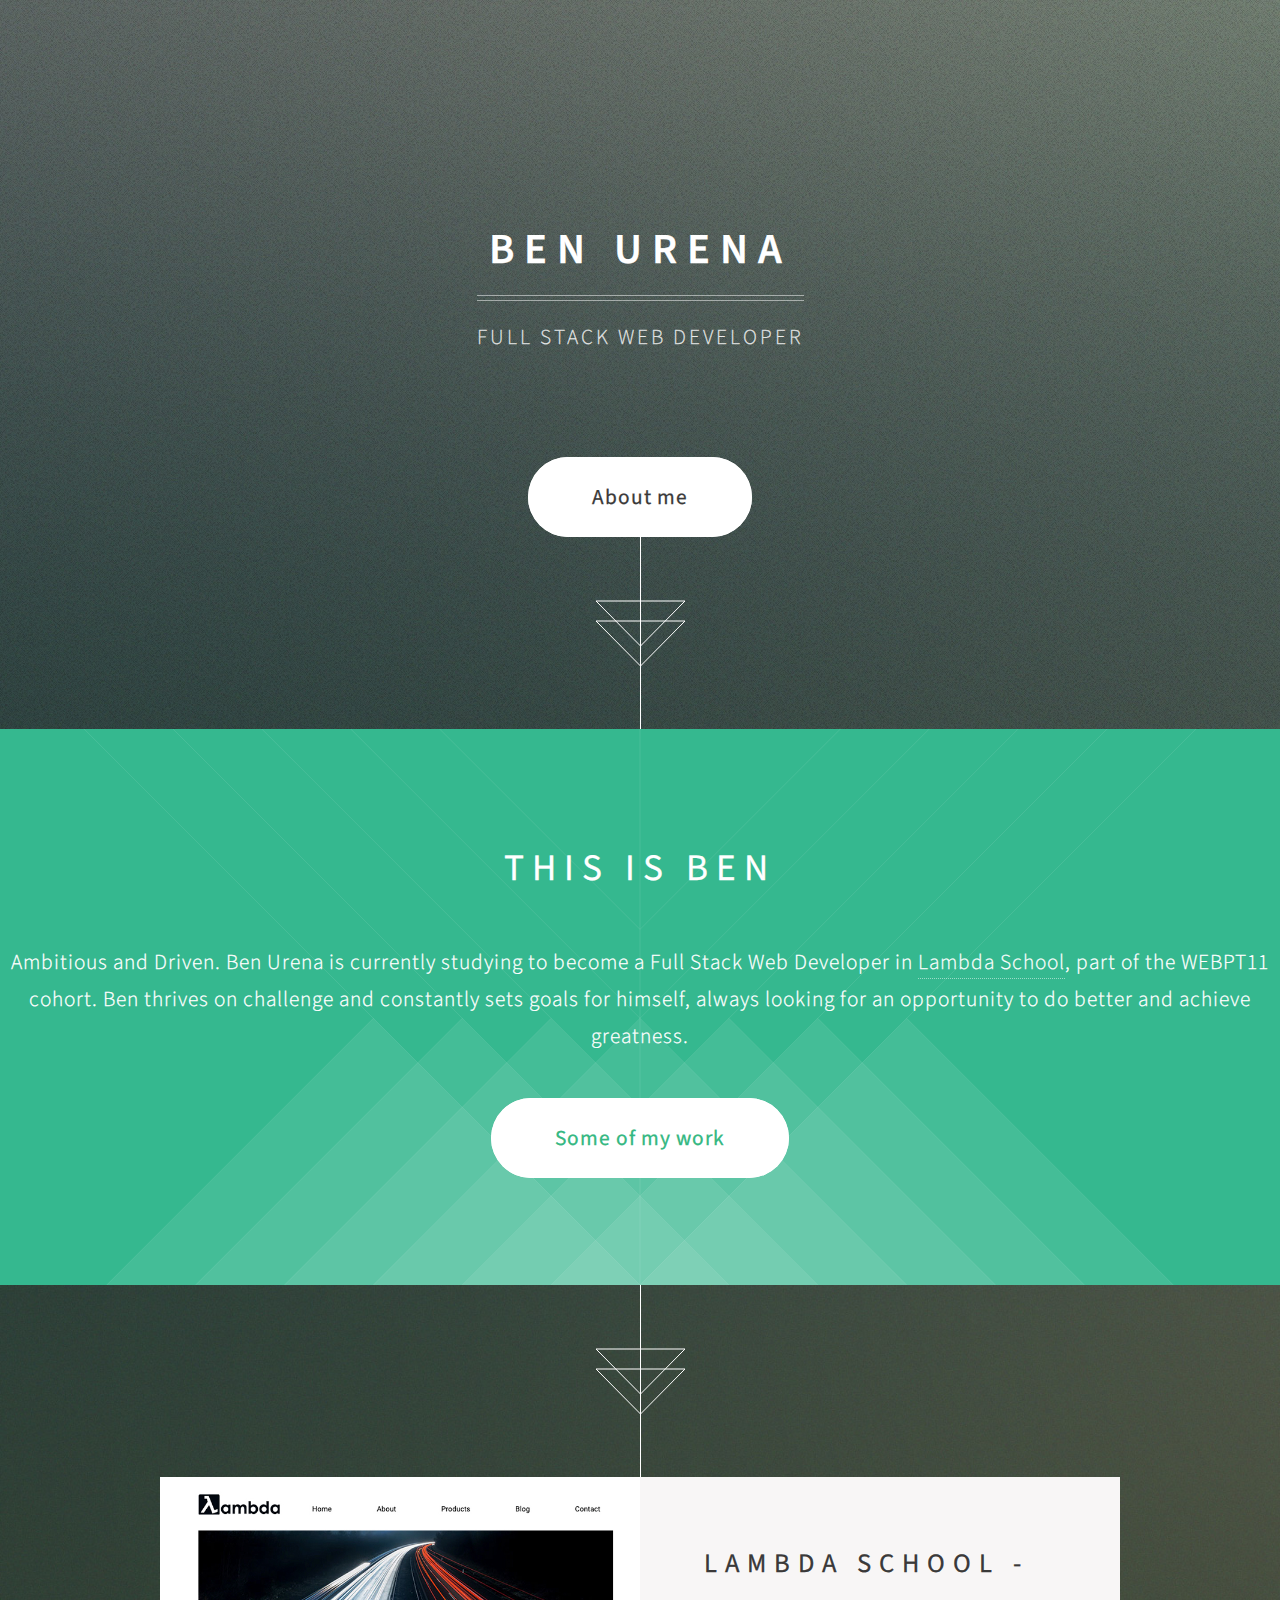
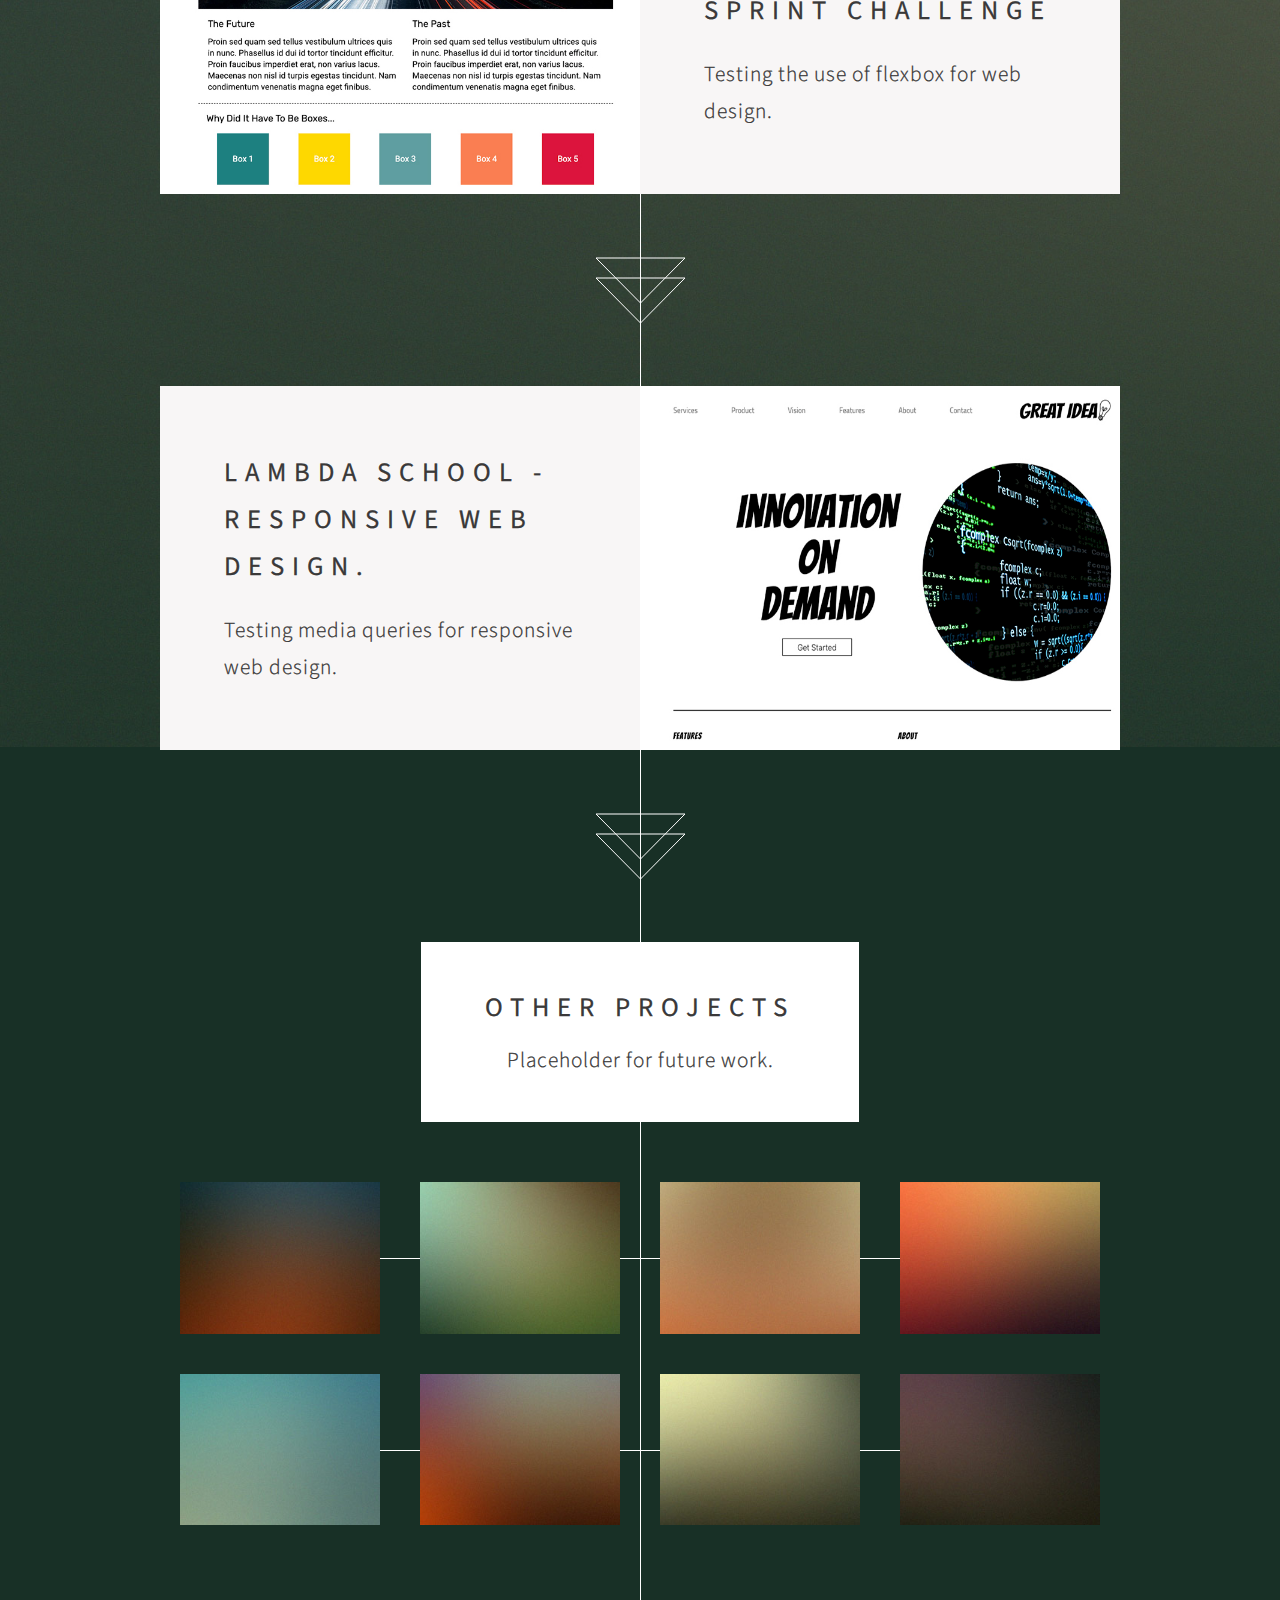
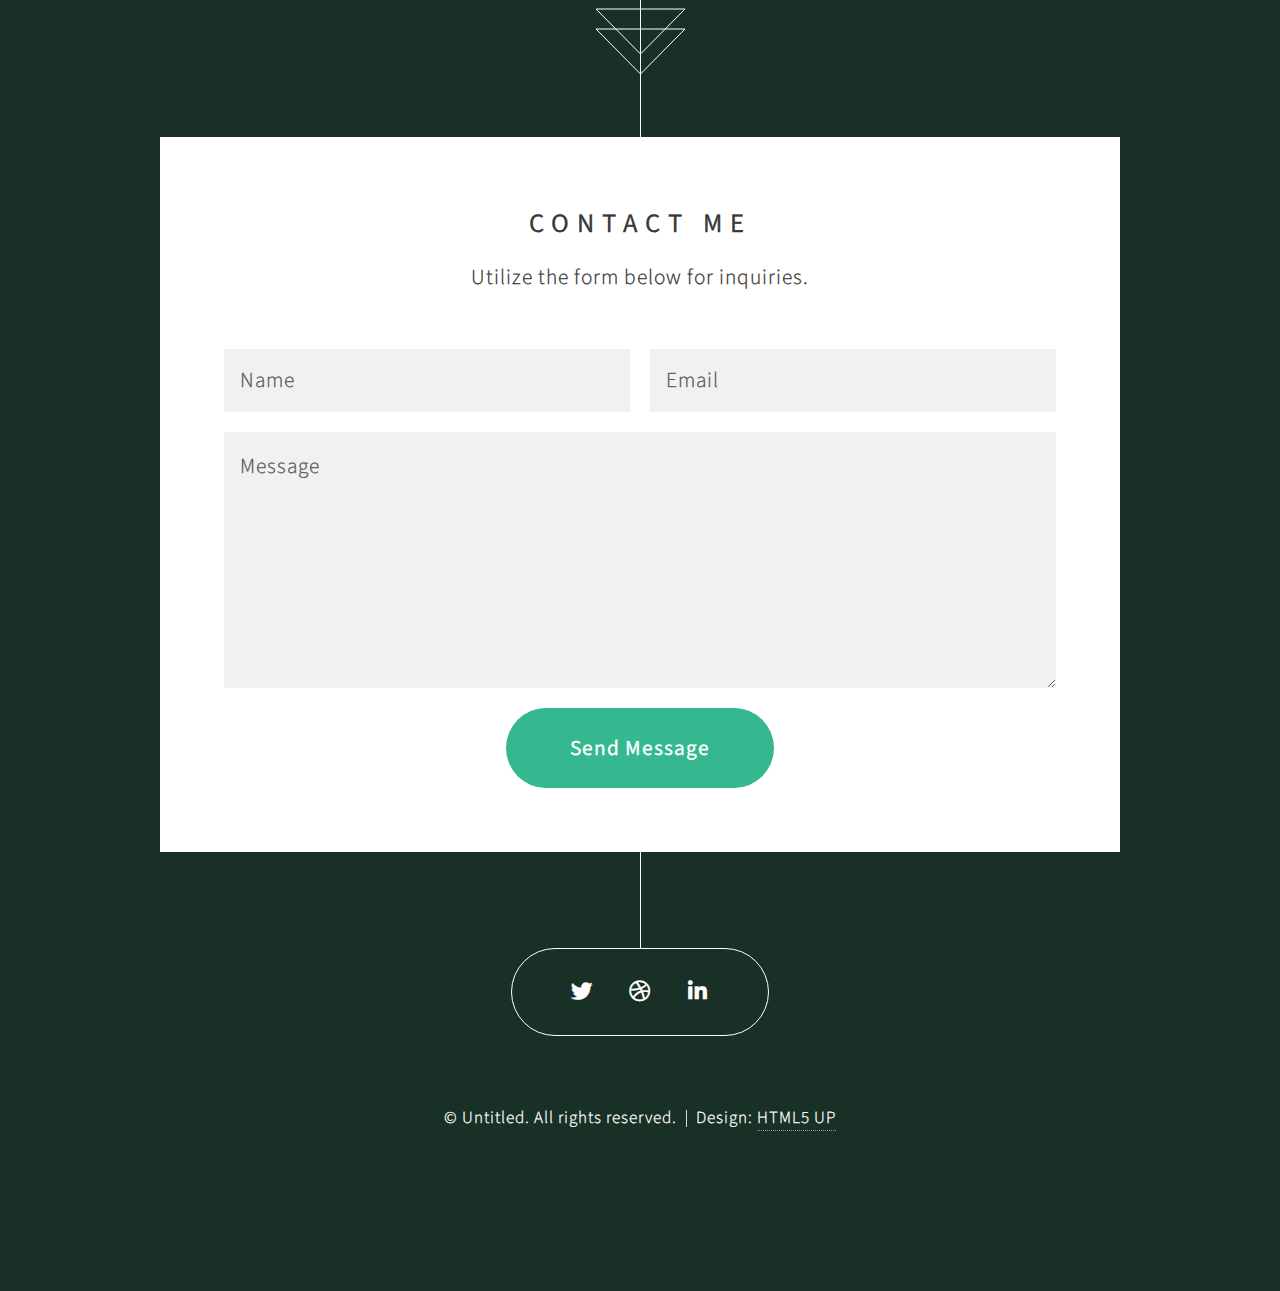
==== commit 2097dd95: "Changed from 'Full Stack Web Developer in progress' to 'Full Stack Web Developer'" ====
--- a/index.html
+++ b/index.html
@@ -18,7 +18,7 @@
 			<section id="header">
 				<header>
 					<h1>Ben Urena</h1>
-					<p>Full Stack Web Developer in progress</p>
+					<p>Full Stack Web Developer</p>
 				</header>
 				<footer>
 					<a href="#banner" class="button style2 scrolly-middle">About me</a>
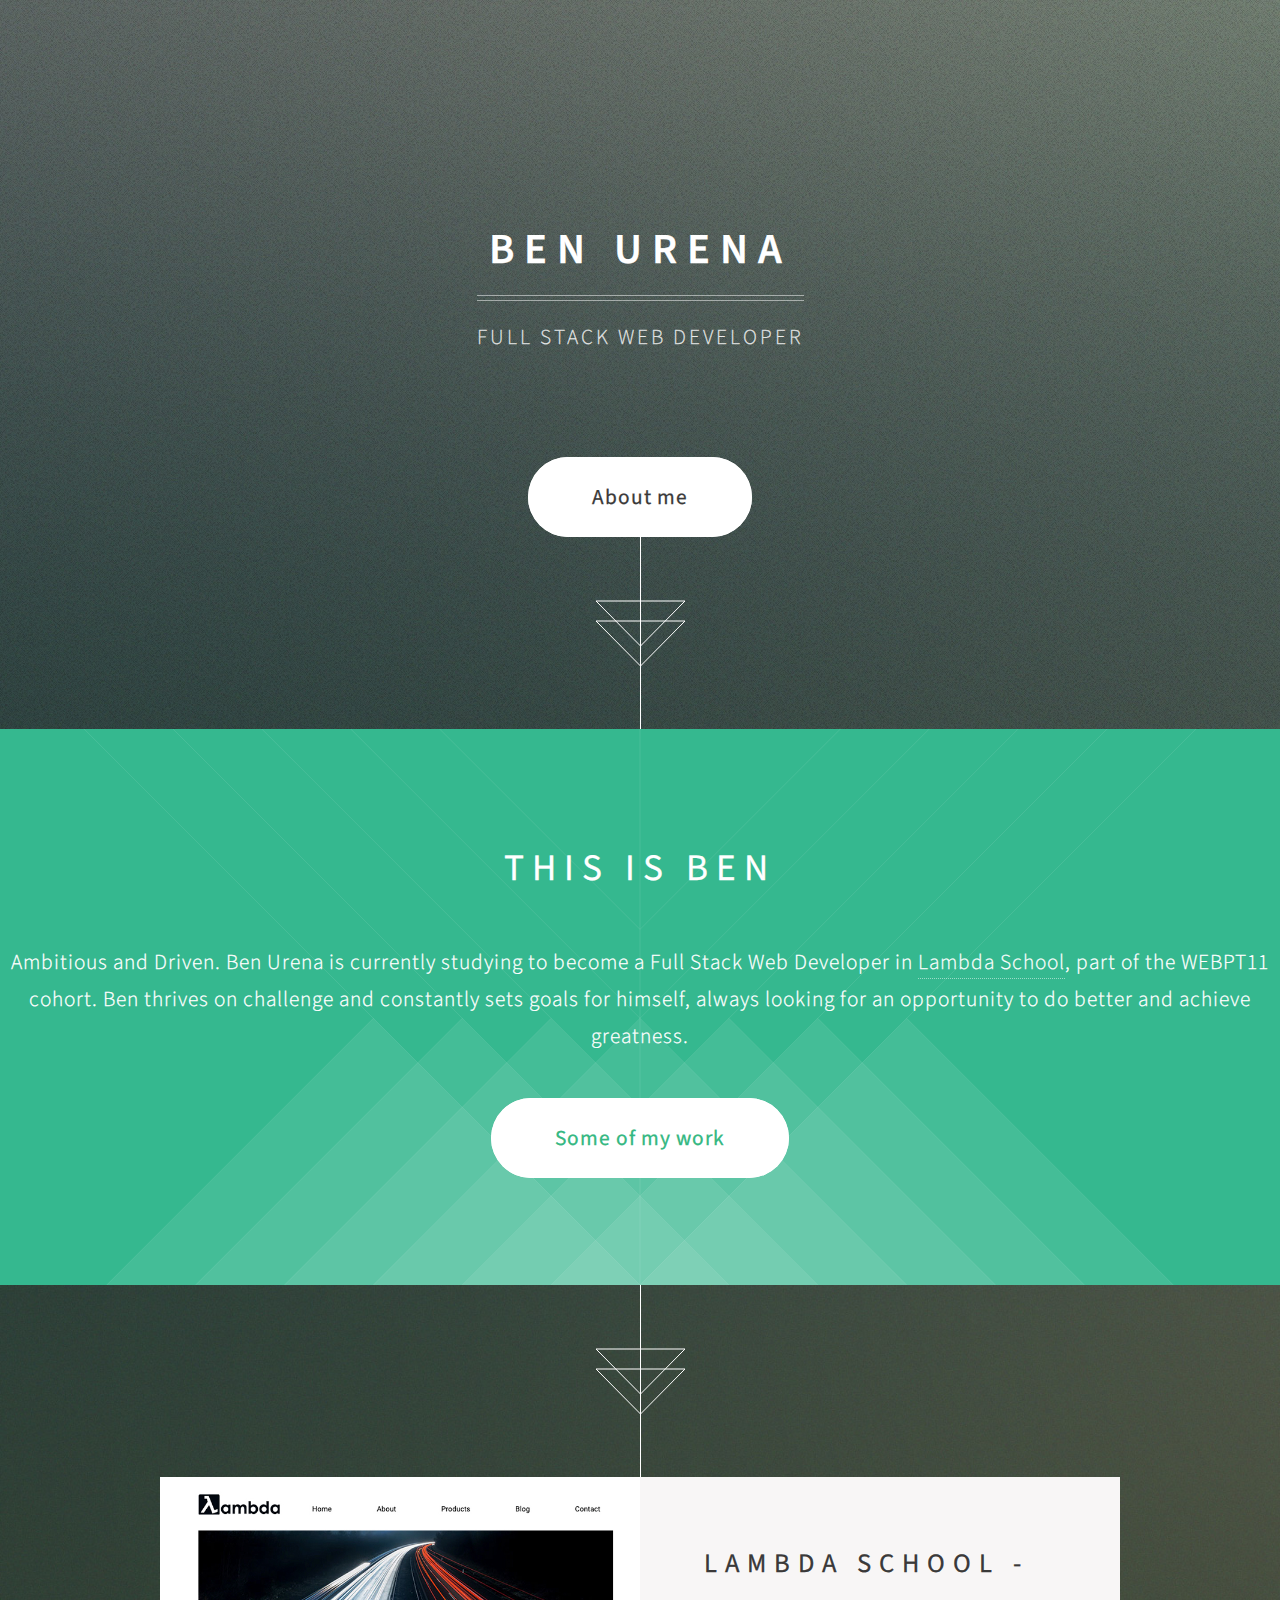
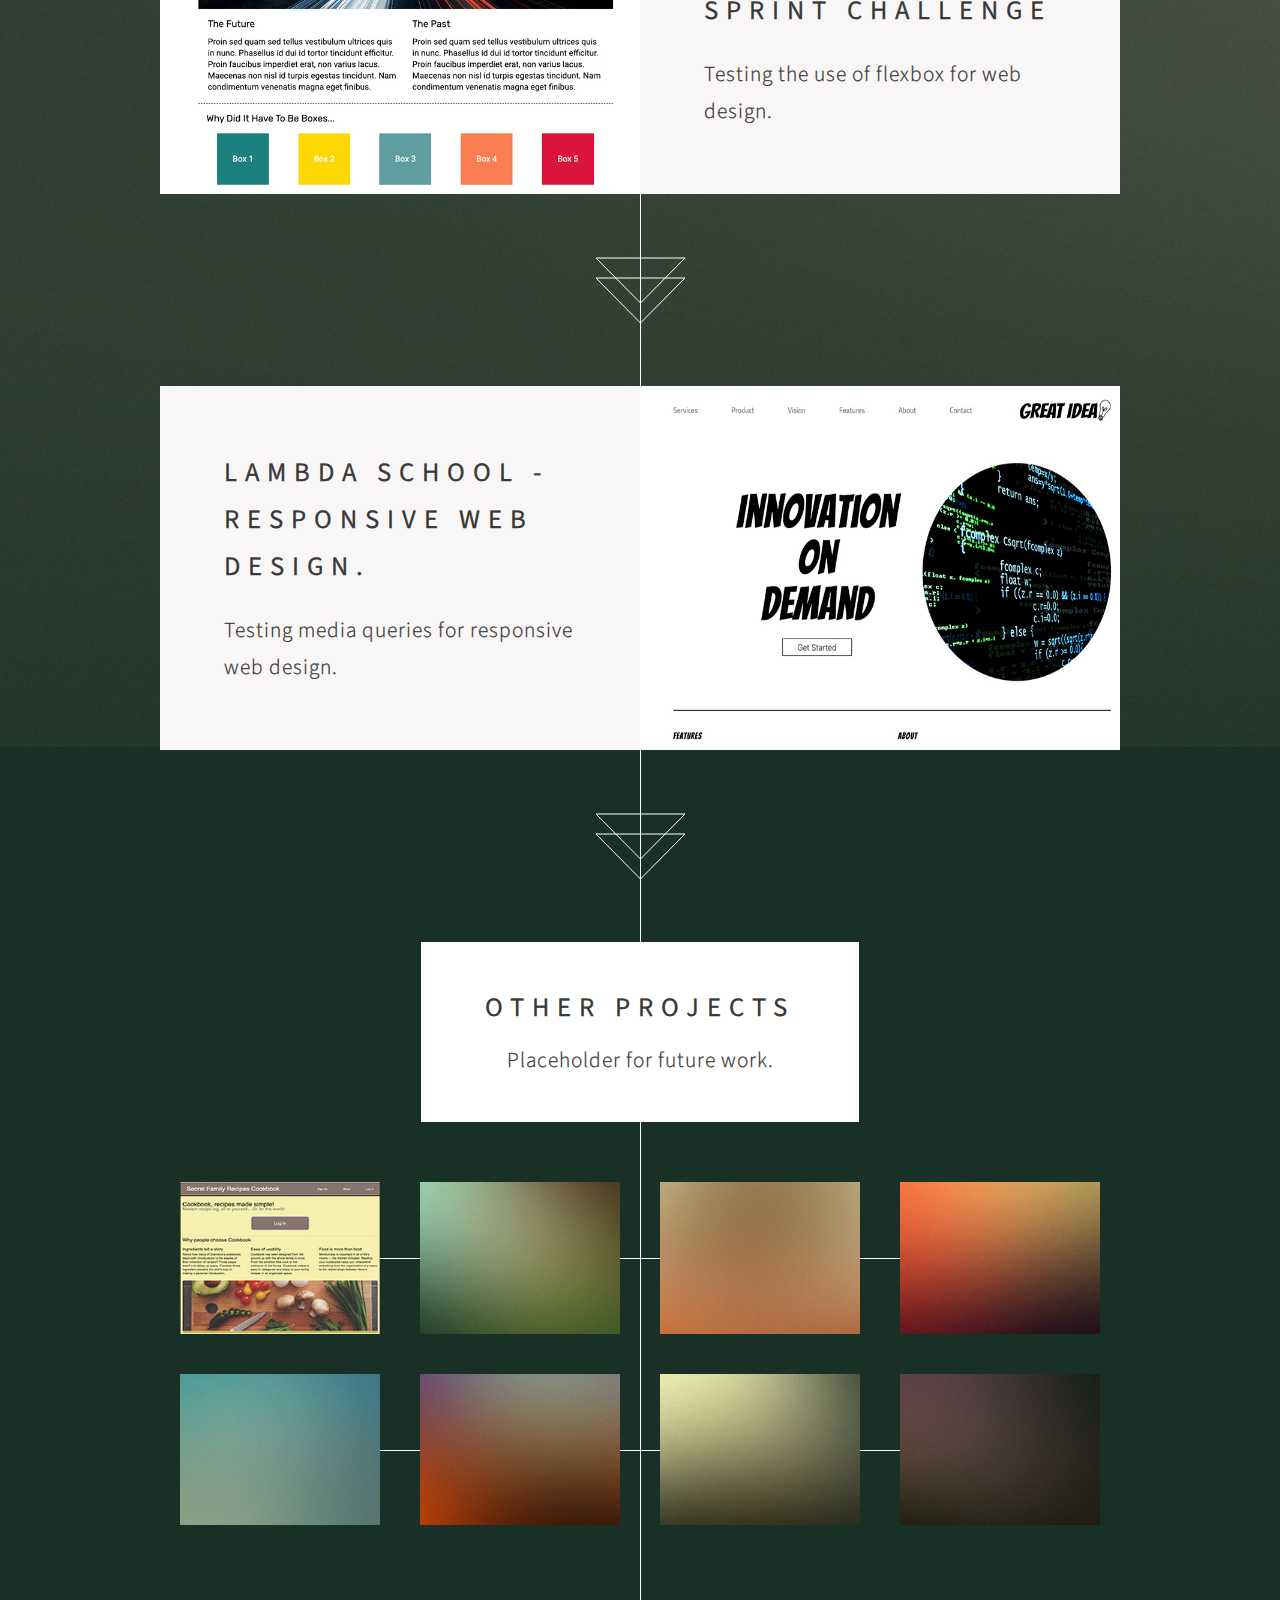
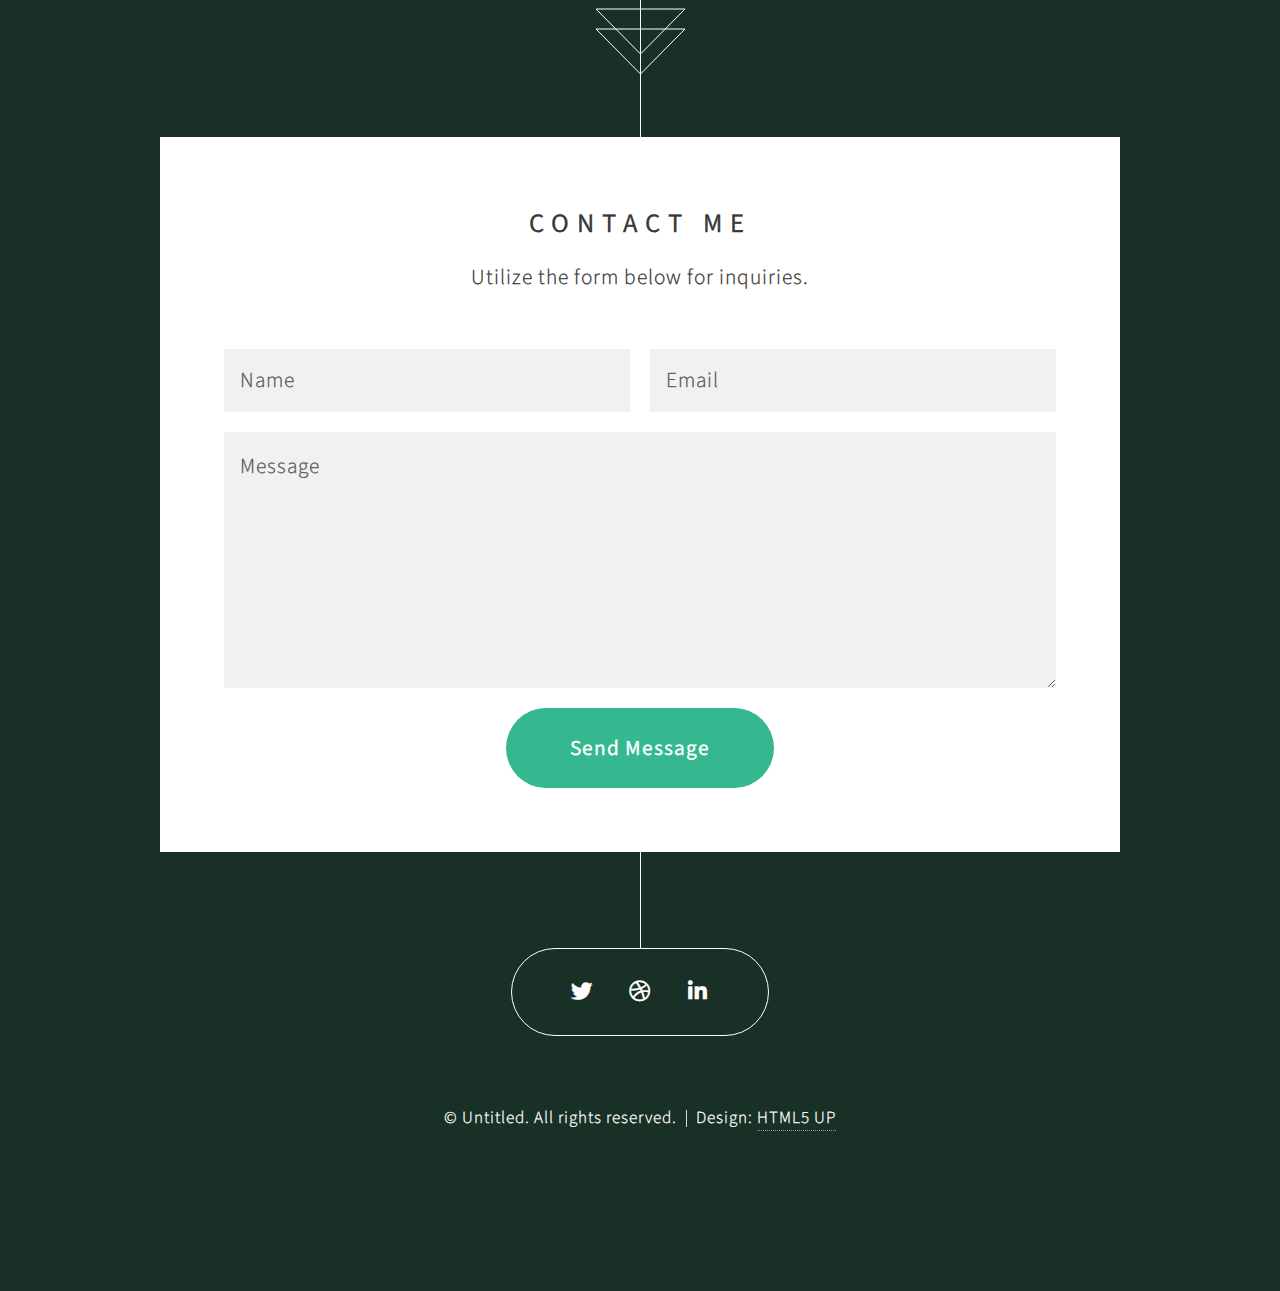
==== commit 8ae491e4: "added image" ====
--- a/index.html
+++ b/index.html
@@ -68,7 +68,7 @@
 				</header>
 				<div class="inner gallery">
 					<div class="row gtr-0">
-						<div class="col-3 col-12-mobile"><a href="images/fulls/01.jpg" class="image fit"><img src="images/thumbs/01.jpg" alt="" title="Ad infinitum" /></a></div>
+						<div class="col-3 col-12-mobile"><a href="http://secretcookbook.netlify.com" class="image fit"><img src="images/thumbs/cookbook.jpg" alt="Build Week" title="Secret Cookbook" /></a></div>
 						<div class="col-3 col-12-mobile"><a href="images/fulls/02.jpg" class="image fit"><img src="images/thumbs/02.jpg" alt="" title="Dressed in Clarity" /></a></div>
 						<div class="col-3 col-12-mobile"><a href="images/fulls/03.jpg" class="image fit"><img src="images/thumbs/03.jpg" alt="" title="Raven" /></a></div>
 						<div class="col-3 col-12-mobile"><a href="images/fulls/04.jpg" class="image fit"><img src="images/thumbs/04.jpg" alt="" title="I'll have a cup of Disneyland, please" /></a></div>
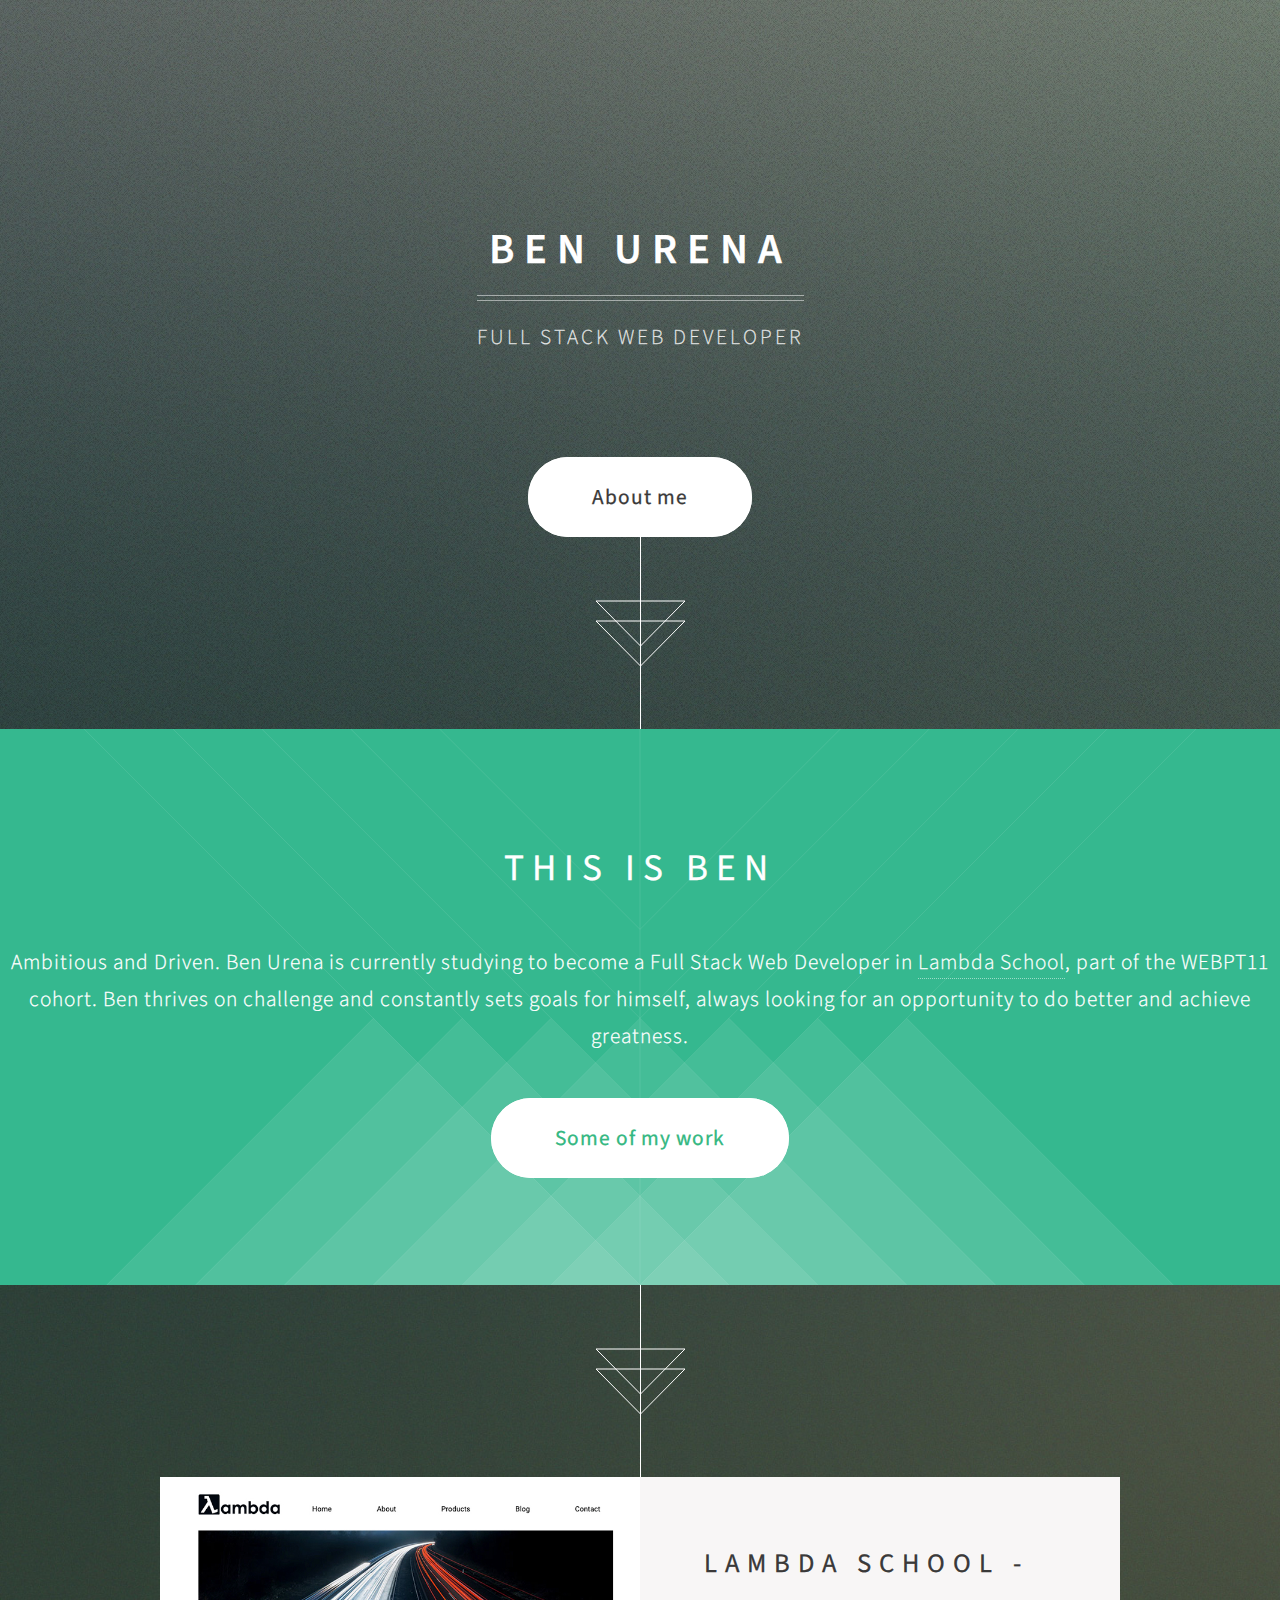
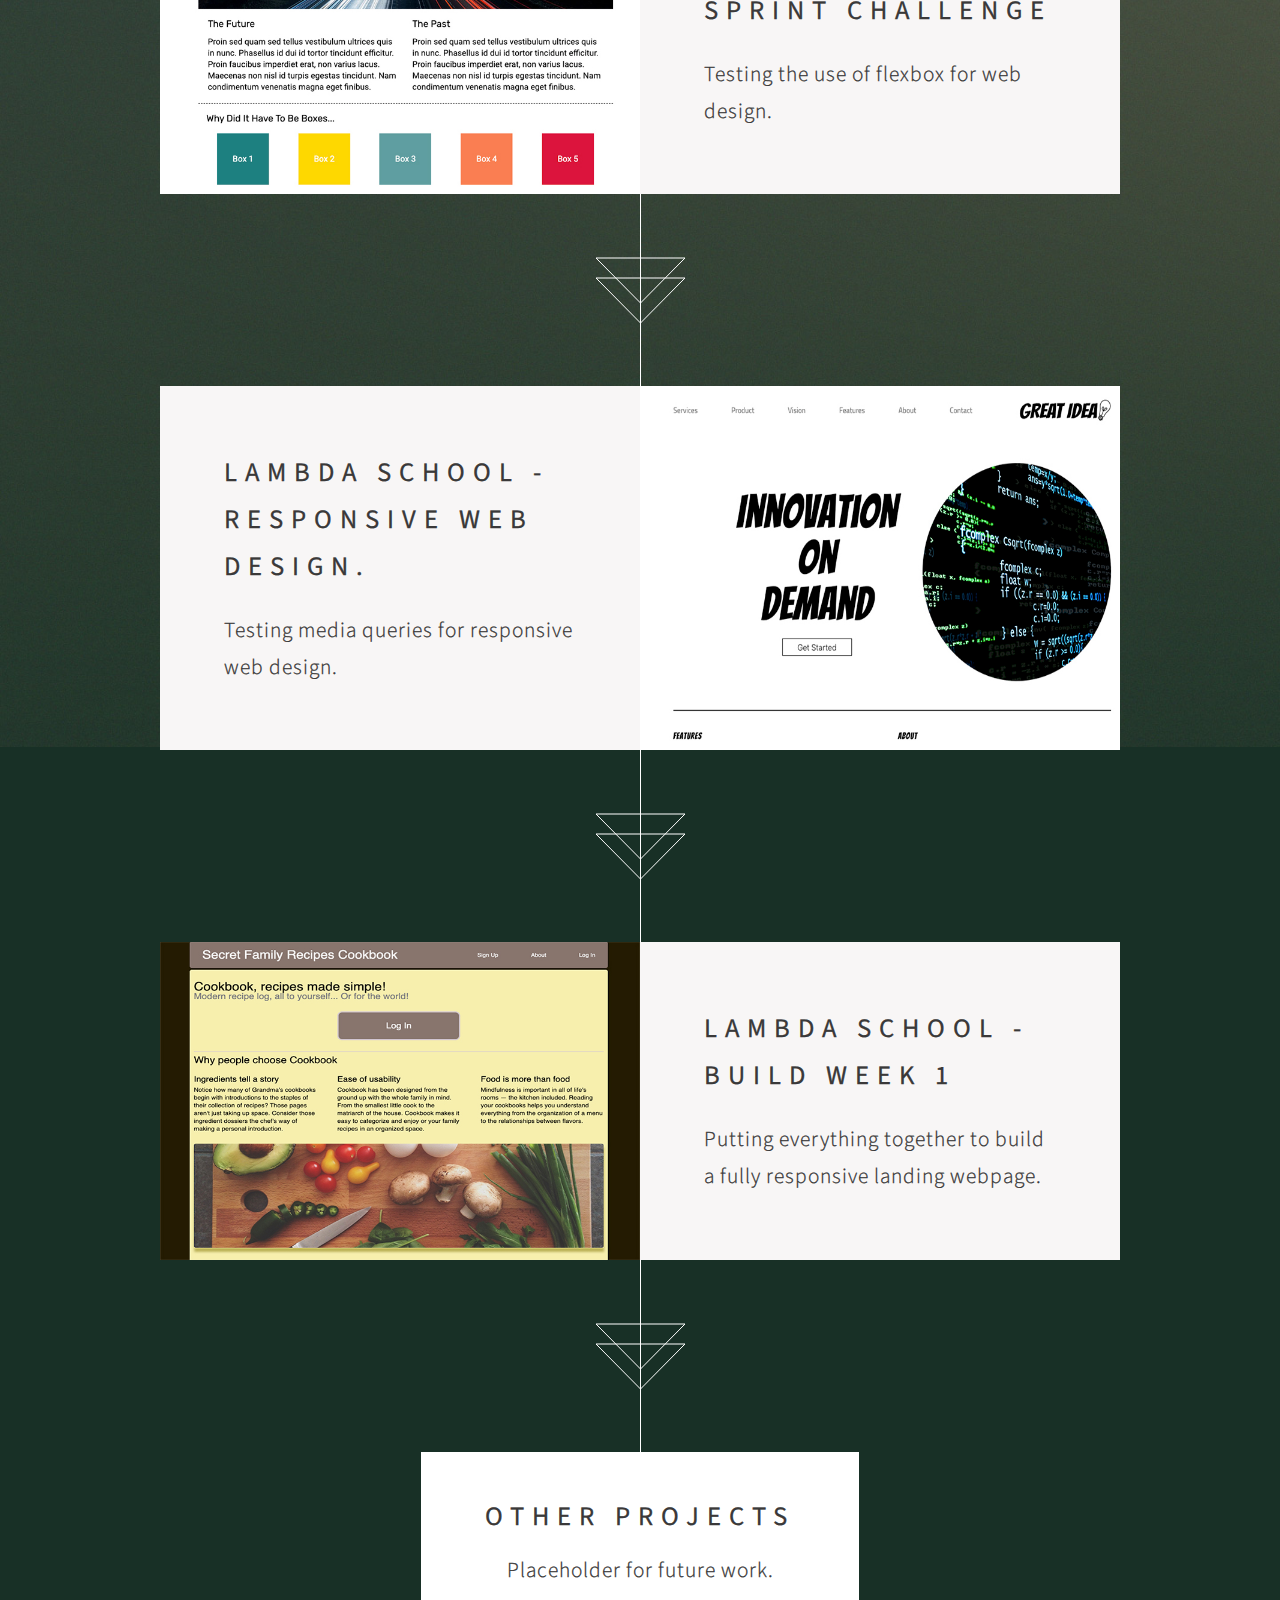
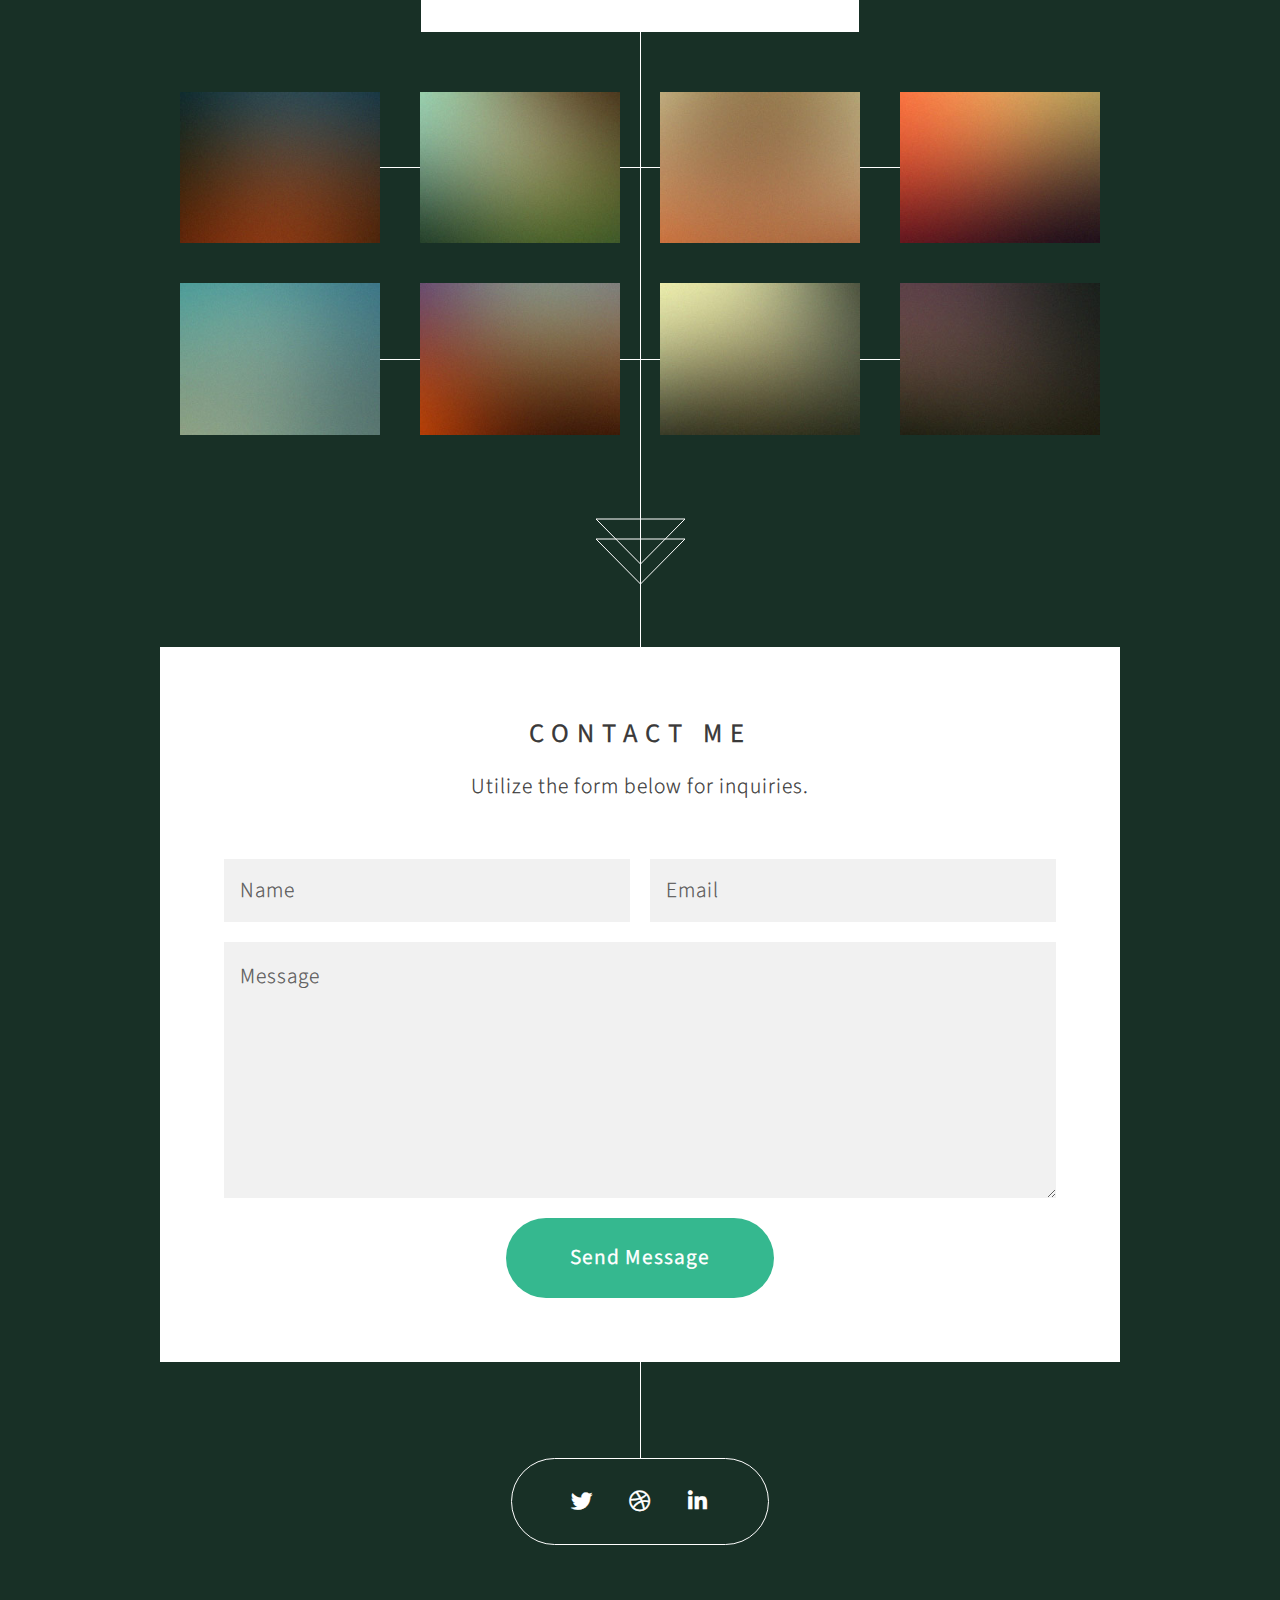
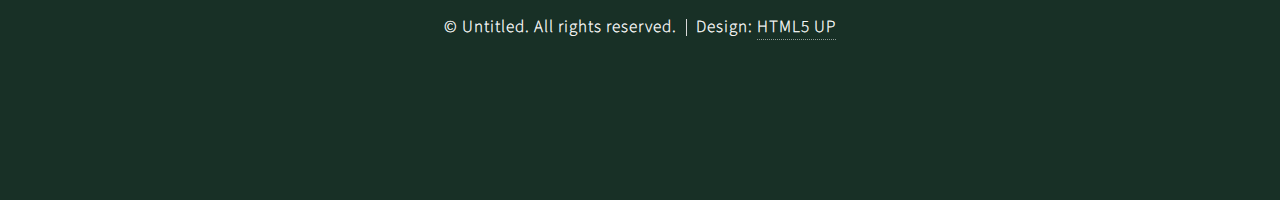
==== commit 52a55c51: "moved image around, added third feature" ====
--- a/index.html
+++ b/index.html
@@ -60,6 +60,18 @@
 				</div>
 			</article>
 
+			<!-- Feature 3 -->
+			<article id="first" class="container box style1 right">
+				<a href="http://secretcookbook.netlify.com" class="image fit"><img src="images/build1.jpg" alt="" /></a>
+				<div class="inner">
+					<header>
+						<h2>Lambda School -<br />
+						Build Week 1</h2>
+					</header>
+					<p>Putting everything together to build a fully responsive landing webpage.</p>
+				</div>
+			</article>
+
 		<!-- Portfolio -->
 			<article class="container box style2">
 				<header>
@@ -68,7 +80,7 @@
 				</header>
 				<div class="inner gallery">
 					<div class="row gtr-0">
-						<div class="col-3 col-12-mobile"><a href="http://secretcookbook.netlify.com" class="image fit"><img src="images/thumbs/cookbook.jpg" alt="Build Week" title="Secret Cookbook" /></a></div>
+						<div class="col-3 col-12-mobile"><a href="images/fulls/01.jpg" class="image fit"><img src="images/thumbs/01.jpg" alt="" title="Ad infinitum" /></a></div>
 						<div class="col-3 col-12-mobile"><a href="images/fulls/02.jpg" class="image fit"><img src="images/thumbs/02.jpg" alt="" title="Dressed in Clarity" /></a></div>
 						<div class="col-3 col-12-mobile"><a href="images/fulls/03.jpg" class="image fit"><img src="images/thumbs/03.jpg" alt="" title="Raven" /></a></div>
 						<div class="col-3 col-12-mobile"><a href="images/fulls/04.jpg" class="image fit"><img src="images/thumbs/04.jpg" alt="" title="I'll have a cup of Disneyland, please" /></a></div>
